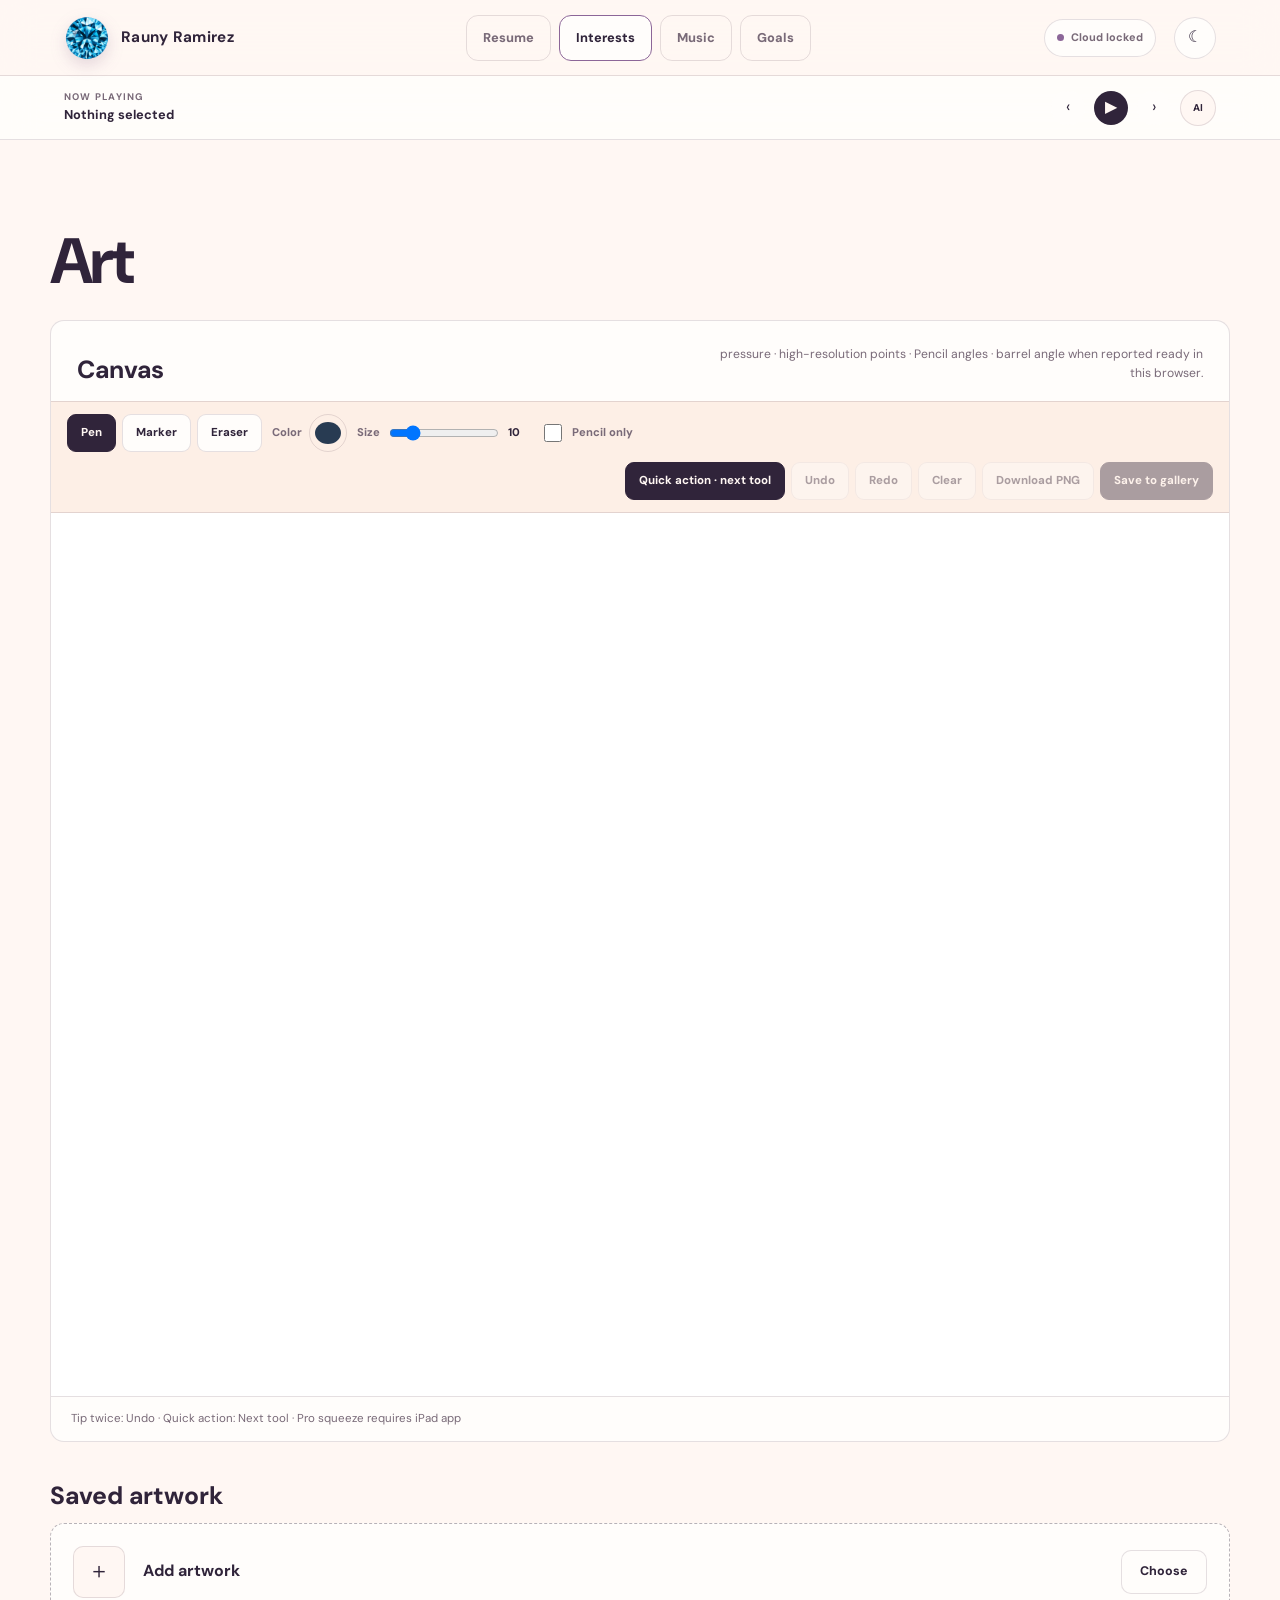
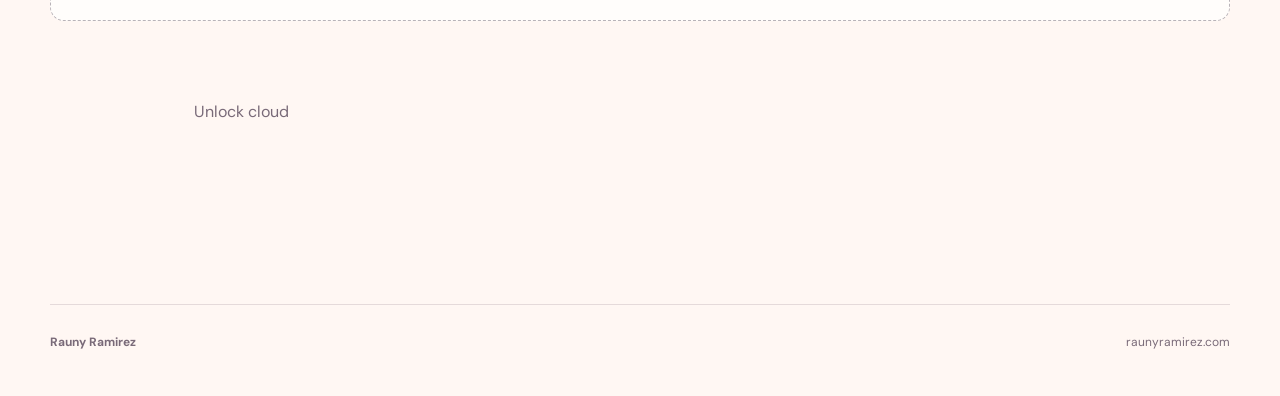
==== art.html @ 9d789d57 "Open Music with playlist tiles" ====
<!doctype html>
<html lang="en">
  <head>
    <meta charset="UTF-8" />
    <meta name="viewport" content="width=device-width, initial-scale=1.0" />
    <meta name="theme-color" content="#fff7f3" />
    <meta name="description" content="Rauny Ramirez — art studio and gallery." />
    <title>Art · Rauny Ramirez</title>
    <link rel="icon" href="favicon.ico" sizes="any" /><link rel="icon" href="favicon-32.png" type="image/png" sizes="32x32" /><link rel="icon" href="favicon-16.png" type="image/png" sizes="16x16" /><link rel="apple-touch-icon" href="apple-touch-icon.png" sizes="180x180" /><link rel="manifest" href="site.webmanifest" />
    <link rel="preconnect" href="https://fonts.googleapis.com" /><link rel="preconnect" href="https://fonts.gstatic.com" crossorigin /><link href="https://fonts.googleapis.com/css2?family=DM+Sans:wght@400;500;600;700;800&amp;display=swap" rel="stylesheet" />
    <link rel="stylesheet" href="styles.css?v=20260805-playlisttiles1" /><script src="music-cloud.js?v=20260804-structure1" defer></script><script src="script.js?v=20260805-playlisttiles1" defer></script>
  </head>
  <body>
    <a class="skip-link" href="#main-content">Skip to content</a>
    <header class="site-header">
      <a class="brand" href="index.html" aria-label="Rauny Ramirez home"><img src="logo.png" alt="" /><strong>Rauny Ramirez</strong></a>
      <button id="menu-toggle" class="icon-button menu-toggle" type="button" aria-label="Open menu" aria-expanded="false">☰</button>
      <nav id="primary-nav" aria-label="Primary navigation"><a href="resume.html">Resume</a><a href="interests.html" aria-current="page">Interests</a><a href="music.html">Music</a><a href="goals.html">Goals</a></nav>
      <button id="cloud-status" class="cloud-status" type="button"><span></span>Cloud locked</button><button id="theme-toggle" class="icon-button" type="button" aria-label="Switch color theme">☾</button>
    </header>
    <aside id="music-bar" class="music-bar" aria-label="Music player"><div><span>Now playing</span><strong id="now-playing">Nothing selected</strong></div><audio id="audio-player" preload="metadata"></audio><button id="previous-track" type="button" aria-label="Previous track">‹</button><button id="toggle-track" class="play-button" type="button" aria-label="Play or pause">▶</button><button id="next-track" type="button" aria-label="Next track">›</button></aside>
    <main id="main-content">
      <section class="section-shell content-section">
        <header class="section-heading"><h1>Art</h1></header>
        <article class="drawing-studio" aria-labelledby="drawing-studio-title">
          <header class="drawing-heading"><div><h2 id="drawing-studio-title">Canvas</h2></div><p id="pencil-capabilities">Checking available stylus features…</p></header>
          <div class="drawing-toolbar" aria-label="Drawing tools">
            <div class="tool-segment" role="group" aria-label="Brush"><button class="draw-tool active" type="button" data-draw-tool="pen" aria-pressed="true">Pen</button><button class="draw-tool" type="button" data-draw-tool="marker" aria-pressed="false">Marker</button><button class="draw-tool" type="button" data-draw-tool="eraser" aria-pressed="false">Eraser</button></div>
            <label class="color-control"><span>Color</span><input id="drawing-color" type="color" value="#283b52" /></label><label class="size-control"><span>Size</span><input id="drawing-size" type="range" min="2" max="48" value="10" /><output id="drawing-size-output">10</output></label><label class="pencil-only-control"><input id="pencil-only" type="checkbox" /><span>Pencil only</span></label>
            <div class="drawing-actions"><button id="pencil-quick-action" class="pencil-quick-action" type="button">Quick action · next tool</button><button id="drawing-undo" type="button" disabled>Undo</button><button id="drawing-redo" type="button" disabled>Redo</button><button id="drawing-clear" type="button" disabled>Clear</button><button id="drawing-download" type="button" disabled>Download PNG</button><button id="drawing-save" class="save-drawing" type="button" disabled>Save to gallery</button></div>
          </div>
          <div class="drawing-canvas-shell"><canvas id="drawing-canvas" width="1600" height="1200" aria-label="Drawing canvas. Use Apple Pencil, touch, or mouse to draw."></canvas><span id="pencil-preview" class="pencil-preview" aria-hidden="true"></span><div class="pencil-telemetry" aria-live="polite"><span id="pencil-input-type">Ready</span><span id="pencil-pressure">Pressure —</span><span id="pencil-angle">Angle —</span></div></div>
          <footer class="pencil-note">Tip twice: Undo · Quick action: Next tool · Pro squeeze requires iPad app</footer>
        </article>
        <h2 class="gallery-heading">Saved artwork</h2><input id="art-file-input" type="file" accept="image/*" multiple hidden /><div id="art-drop-zone" class="drop-zone" role="button" tabindex="0"><span>＋</span><div><strong>Add artwork</strong></div><button id="choose-art" class="button ghost" type="button">Choose</button></div><div id="art-gallery" class="art-gallery"><div class="empty-state">No artwork yet</div></div>
      </section>
    </main>
    <footer><strong>Rauny Ramirez</strong><span>raunyramirez.com</span></footer><div id="toast" class="toast" role="status" aria-live="polite"></div>
  </body>
</html>
---- styles.css ----
:root {
  --canvas: #fff7f3; --surface: #fffdfb; --ink: #30243a; --muted: #796a78; --line: rgba(72,48,69,.14);
  --terracotta: #8c6698; --terracotta-dark: #76547f; --rose: #f8dce5; --sage: #ead9c8; --sun: #f7e6a8; --blue: #f8d4c0;
  --shadow: 0 12px 35px rgba(91,61,87,.09); --radius: 14px; --header: 76px;
}
[data-theme="dark"] { --canvas:#211a25; --surface:#302736; --ink:#fff8f5; --muted:#cfbfcc; --line:rgba(255,241,248,.14); --terracotta:#c8a4d1; --terracotta-dark:#e0c2e5; --rose:#4a303d; --sage:#493c34; --sun:#4b432d; --blue:#4a332d; --shadow:0 18px 50px rgba(0,0,0,.3); }
* { box-sizing: border-box; }
[hidden] { display:none !important; }
html { scroll-behavior: smooth; scroll-padding-top: 150px; }
body { margin: 0; background: var(--canvas); color: var(--ink); font-family: "DM Sans", sans-serif; line-height: 1.55; transition: background .25s,color .25s; }
button,input,textarea,select { font: inherit; }
button,a { -webkit-tap-highlight-color: transparent; }
a { color: inherit; }
.skip-link { position:fixed; z-index:999; top:10px; left:10px; transform:translateY(-150%); border-radius:10px; background:var(--ink); color:var(--canvas); padding:10px 14px; }
.skip-link:focus { transform:none; }
.site-header { position:sticky; z-index:50; top:0; display:grid; grid-template-columns:auto 1fr auto auto; min-height:var(--header); align-items:center; gap:18px; border-bottom:1px solid var(--line); background:color-mix(in srgb,var(--canvas) 88%,transparent); padding:0 clamp(20px,5vw,72px); backdrop-filter:blur(18px); }
.brand { display:flex; align-items:center; gap:11px; text-decoration:none; }
.brand img { width:46px; height:46px; object-fit:contain; filter:drop-shadow(0 6px 8px rgba(122,76,120,.2)); }
.brand strong { font-size:.95rem; letter-spacing:.02em; }
#primary-nav { display:flex; justify-content:center; gap:8px; }
#primary-nav a { display:inline-flex; min-height:46px; align-items:center; justify-content:center; border:1px solid var(--line); border-radius:12px; color:var(--muted); padding:0 16px; font-size:.8rem; font-weight:800; text-decoration:none; }
#primary-nav a:hover,#primary-nav a:focus-visible,#primary-nav a[aria-current="page"] { border-color:var(--terracotta); background:var(--surface); color:var(--ink); outline:0; }
.icon-button,.music-bar button { border:1px solid var(--line); background:var(--surface); color:var(--ink); cursor:pointer; }
.icon-button { display:grid; width:42px; height:42px; place-items:center; border-radius:50%; }
.cloud-status { display:flex; min-height:38px; align-items:center; gap:7px; border:1px solid var(--line); border-radius:999px; background:var(--surface); color:var(--muted); padding:0 12px; cursor:pointer; font-size:.68rem; font-weight:750; }
.cloud-status span { width:7px; height:7px; border-radius:50%; background:var(--terracotta); }
.cloud-status.connected { color:var(--ink); }
.cloud-status.connected span { background:#a978b4; box-shadow:0 0 0 4px color-mix(in srgb,#a978b4 18%,transparent); }
.menu-toggle { display:none; }
.music-bar { position:sticky; z-index:45; top:var(--header); display:grid; grid-template-columns:1fr auto auto auto auto; min-height:64px; align-items:center; gap:9px; border-bottom:1px solid var(--line); background:color-mix(in srgb,var(--surface) 92%,transparent); padding:8px clamp(20px,5vw,72px); backdrop-filter:blur(18px); }
.music-bar div { display:grid; min-width:0; }
.music-bar span { color:var(--muted); font-size:.6rem; font-weight:700; letter-spacing:.13em; text-transform:uppercase; }
.music-bar strong { overflow:hidden; text-overflow:ellipsis; white-space:nowrap; font-size:.8rem; }
.music-bar button { width:34px; height:34px; border:0; border-radius:50%; }
.music-bar .play-button { background:var(--ink); color:var(--canvas); }
.music-bar .quick-ai-toggle { display:grid; width:36px; height:36px; place-items:center; border:1px solid var(--line); background:var(--canvas); color:var(--ink); font-size:.62rem; font-weight:800; }
.music-bar .quick-ai-toggle[aria-expanded="true"] { border-color:var(--ink); background:var(--ink); color:var(--canvas); }
.quick-ai-popover { position:absolute; top:calc(100% + 8px); right:clamp(20px,5vw,72px); width:min(390px,calc(100vw - 28px)); max-height:min(70vh,620px); overflow-y:auto; border:1px solid var(--line); border-radius:15px; background:var(--surface); box-shadow:var(--shadow); padding:14px; }
.quick-ai-popover form { display:grid; gap:9px; }
.music-bar .quick-ai-heading { display:flex; align-items:center; justify-content:space-between; }
.quick-ai-heading strong { font-size:.8rem; }
.music-bar .quick-ai-heading button { display:grid; width:30px; height:30px; place-items:center; border:0; background:transparent; color:var(--muted); font-size:1.15rem; }
.quick-ai-popover select,.quick-ai-popover textarea { width:100%; border:1px solid var(--line); border-radius:10px; background:var(--canvas); color:var(--ink); font:inherit; }
.quick-ai-popover select { min-height:40px; padding:0 10px; }
.quick-ai-popover textarea { min-height:72px; max-height:180px; resize:vertical; padding:11px; line-height:1.4; }
.quick-ai-popover .button { width:100%; min-height:42px; }
.quick-ai-answer { margin-top:11px; border-top:1px solid var(--line); padding:13px 2px 2px; color:var(--ink); font-size:.82rem; line-height:1.55; white-space:pre-wrap; }
.section-shell { width:min(1180px,calc(100% - 40px)); margin-inline:auto; }
.hero { display:grid; grid-template-columns:1.08fr .92fr; min-height:680px; align-items:center; gap:7vw; padding-block:80px; }
.eyebrow { margin:0 0 12px; color:var(--terracotta-dark); font-size:.68rem; font-weight:800; letter-spacing:.16em; text-transform:uppercase; }
h1,h2,h3 { font-family:"DM Sans",sans-serif; font-weight:750; line-height:1; }
h1 { max-width:700px; margin:0; font-size:clamp(4rem,8vw,8rem); letter-spacing:-.045em; }
h1 em { color:var(--terracotta); font-weight:400; }
.lede { max-width:610px; margin:27px 0 32px; color:var(--muted); font-size:clamp(1rem,1.7vw,1.25rem); }
.hero-actions { display:flex; flex-wrap:wrap; gap:10px; }
.button { display:inline-flex; min-height:44px; align-items:center; justify-content:center; border:1px solid var(--line); border-radius:10px; padding:0 18px; cursor:pointer; font-size:.78rem; font-weight:750; text-decoration:none; }
.button.primary { border-color:var(--ink); background:var(--ink); color:var(--canvas); }
.button.ghost { background:var(--surface); color:var(--ink); }
.hero-art { position:relative; display:grid; width:min(440px,100%); aspect-ratio:1; place-items:center; justify-self:end; overflow:hidden; border-radius:50% 50% 43% 57% / 42% 54% 46% 58%; background:var(--rose); box-shadow:var(--shadow); }
.hero-logo { position:relative; z-index:2; width:72%; height:72%; object-fit:contain; filter:drop-shadow(0 22px 20px rgba(105,62,100,.22)); }
.hero-art small { position:absolute; z-index:2; bottom:50px; letter-spacing:.14em; text-transform:uppercase; }
.orb { position:absolute; display:block; border-radius:50%; }
.orb.one { width:230px; height:230px; top:-45px; right:-30px; background:var(--sun); }
.orb.two { width:180px; height:180px; bottom:-25px; left:-20px; background:var(--sage); }
.overview { display:grid; grid-template-columns:repeat(4,1fr); border:1px solid var(--line); border-radius:var(--radius); background:var(--surface); box-shadow:var(--shadow); }
.overview a { min-height:220px; border-right:1px solid var(--line); padding:28px; text-decoration:none; transition:background .2s; }
.overview a:last-child { border:0; }
.overview a:hover { background:var(--rose); }
.overview span { color:var(--terracotta-dark); font-size:.66rem; font-weight:800; }
.overview h2 { margin:38px 0 10px; font-size:2.2rem; }
.overview p { margin:0; color:var(--muted); font-size:.82rem; }
.content-section { padding-block:120px 25px; }
.section-heading { display:grid; grid-template-columns:1fr minmax(260px,430px); align-items:end; gap:40px; margin-bottom:42px; }
.section-heading h1,.section-heading h2 { margin:0; font-size:clamp(3.7rem,6.5vw,7rem); letter-spacing:-.04em; }
.section-heading > p { margin:0 0 9px; color:var(--muted); }
.drop-zone { display:grid; grid-template-columns:auto 1fr auto; align-items:center; gap:18px; border:1.5px dashed color-mix(in srgb,var(--ink) 34%,transparent); border-radius:var(--radius); background:color-mix(in srgb,var(--blue) 55%,var(--surface)); padding:27px; cursor:pointer; outline:none; transition:.2s; }
.drop-zone:hover,.drop-zone:focus-visible,.drop-zone.is-dragging { border-color:var(--ink); transform:translateY(-2px); box-shadow:var(--shadow); }
.drop-zone > span { display:grid; width:52px; height:52px; place-items:center; border-radius:17px; background:var(--surface); font-size:1.4rem; }
.drop-zone strong { display:block; }
.drop-zone p { margin:2px 0 0; color:var(--muted); font-size:.8rem; }
.art-gallery { columns:3 280px; column-gap:15px; margin-top:24px; }
.art-card { position:relative; overflow:hidden; break-inside:avoid; margin-bottom:15px; border-radius:22px; background:var(--surface); box-shadow:var(--shadow); }
.art-card img { display:block; width:100%; }
.art-card footer { display:flex; justify-content:space-between; padding:12px 14px; }
.drawing-studio { overflow:hidden; border:1px solid var(--line); border-radius:var(--radius); background:var(--surface); box-shadow:var(--shadow); }
.drawing-heading { display:flex; align-items:end; justify-content:space-between; gap:24px; padding:24px 26px 18px; }
.drawing-heading h2,.drawing-heading h3 { margin:0; font-size:clamp(2rem,4vw,3.5rem); }
.drawing-heading > p { max-width:500px; margin:0; color:var(--muted); font-size:.76rem; text-align:right; }
.drawing-toolbar { display:flex; flex-wrap:wrap; align-items:center; gap:10px; border-block:1px solid var(--line); background:color-mix(in srgb,var(--blue) 35%,var(--surface)); padding:12px 16px; }
.tool-segment,.drawing-actions { display:flex; flex-wrap:wrap; gap:6px; }
.drawing-toolbar button { min-height:38px; border:1px solid var(--line); border-radius:999px; background:var(--surface); color:var(--ink); padding:0 13px; cursor:pointer; font-size:.72rem; font-weight:750; }
.drawing-toolbar button.active,.drawing-toolbar .save-drawing,.drawing-toolbar .pencil-quick-action { border-color:var(--ink); background:var(--ink); color:var(--canvas); }
.drawing-toolbar button:disabled { cursor:not-allowed; opacity:.4; }
.drawing-actions { margin-left:auto; }
.color-control,.size-control,.pencil-only-control { display:flex; align-items:center; gap:7px; color:var(--muted); font-size:.7rem; font-weight:750; }
.color-control input { width:38px; height:38px; border:1px solid var(--line); border-radius:50%; background:transparent; padding:3px; }
.color-control input::-webkit-color-swatch { border:0; border-radius:50%; }
.size-control input { width:110px; border:0; padding:0; }
.size-control output { min-width:22px; color:var(--ink); }
.pencil-only-control input { width:18px; height:18px; accent-color:var(--terracotta); }
.drawing-canvas-shell { position:relative; overflow:hidden; background:#fff; }
#drawing-canvas { display:block; width:100%; height:auto; aspect-ratio:4/3; background:#fff; cursor:crosshair; touch-action:none; }
.pencil-preview { position:absolute; top:0; left:0; display:none; width:16px; height:6px; transform:translate(-50%,-50%); border:1.5px solid rgba(20,25,30,.75); border-radius:50%; pointer-events:none; }
.pencil-preview.visible { display:block; }
.pencil-telemetry { position:absolute; right:12px; bottom:12px; display:flex; flex-wrap:wrap; justify-content:flex-end; gap:6px; pointer-events:none; }
.pencil-telemetry span { border:1px solid rgba(30,35,40,.1); border-radius:999px; background:rgba(255,255,255,.86); color:#3b4240; padding:5px 8px; font-size:.62rem; font-weight:750; backdrop-filter:blur(8px); }
.pencil-note { border-top:1px solid var(--line); color:var(--muted); padding:13px 20px; font-size:.72rem; }
.gallery-heading { margin:42px 0 14px; font-size:2rem; }
.empty-state { grid-column:1/-1; padding:55px 20px; color:var(--muted); text-align:center; }
.entry-form,.goal-form { display:grid; gap:14px; border:1px solid var(--line); border-radius:var(--radius); background:var(--surface); padding:25px; box-shadow:var(--shadow); }
.entry-form { grid-template-columns:1fr 2fr auto; align-items:end; }
.entry-form label { display:grid; gap:7px; color:var(--muted); font-size:.7rem; font-weight:700; }
input,textarea,select { width:100%; border:1px solid var(--line); border-radius:14px; background:var(--canvas); color:var(--ink); padding:12px 14px; outline:none; }
textarea { min-height:92px; resize:vertical; }
input:focus,textarea:focus,select:focus { border-color:var(--terracotta); box-shadow:0 0 0 3px color-mix(in srgb,var(--terracotta) 18%,transparent); }
.card-grid { display:grid; grid-template-columns:repeat(3,1fr); gap:15px; margin-top:22px; }
.note-card,.goal-card { position:relative; min-height:180px; border:1px solid var(--line); border-radius:22px; background:var(--surface); padding:23px; }
.note-card span,.goal-card span { color:var(--terracotta-dark); font-size:.65rem; font-weight:800; text-transform:uppercase; }
.note-card h3,.goal-card h3 { margin:28px 0 12px; font-size:1.7rem; }
.note-card p { color:var(--muted); font-size:.82rem; white-space:pre-wrap; }
.delete-button { border:0; background:transparent; color:var(--muted); cursor:pointer; }
.note-card .delete-button,.goal-card .delete-button { position:absolute; top:15px; right:15px; }
.goal-form { grid-template-columns:1fr 180px auto; }
.goal-board { display:grid; grid-template-columns:repeat(3,1fr); gap:15px; margin-top:22px; }
.goal-card { display:flex; flex-direction:column; background:var(--sun); }
.goal-card.done { opacity:.63; }
.goal-card.done h3 { text-decoration:line-through; }
.goal-card footer { display:flex; justify-content:space-between; gap:12px; margin-top:auto; }
.music-drop { background:color-mix(in srgb,var(--rose) 65%,var(--surface)); }
.music-library { margin-top:22px; border:1px solid var(--line); border-radius:var(--radius); background:var(--surface); padding:25px; box-shadow:var(--shadow); }
.library-title { display:flex; align-items:end; justify-content:space-between; border-bottom:1px solid var(--line); padding-bottom:16px; }
.library-title h2,.library-title h3 { margin:0; font-size:2rem; }
.library-title small { color:var(--muted); }
.library-actions { display:flex; align-items:center; gap:8px; }
.bulk-playlist-select { max-width:160px; min-height:40px; border:1px solid var(--line); border-radius:10px; background:var(--surface); color:var(--ink); padding:0 10px; font:inherit; font-size:.7rem; font-weight:700; }
.bulk-playlist-select:disabled { opacity:.45; }
.select-all-control { display:inline-flex; min-height:40px; align-items:center; gap:7px; border:1px solid var(--line); border-radius:10px; padding:0 11px; color:var(--muted); cursor:pointer; font-size:.7rem; font-weight:750; }
.select-all-control input,.track-select { width:17px; height:17px; margin:0; accent-color:var(--ink); cursor:pointer; }
.button.danger { border-color:color-mix(in srgb,#b94040 45%,var(--line)); background:transparent; color:#a62f2f; }
.button:disabled { cursor:not-allowed; opacity:.42; }
.track-table-wrap { margin-top:14px; overflow-x:auto; }
.track-table-head,.track-row { display:grid; min-width:850px; grid-template-columns:24px 38px minmax(190px,1.3fr) minmax(140px,.8fr) minmax(170px,.9fr) minmax(76px,auto); align-items:center; gap:14px; }
.track-table-head { align-items:end; border-bottom:1px solid var(--line); padding:10px 2px 12px; }
.track-column-filter { display:grid; min-width:0; gap:5px; }
.track-sort { display:flex; align-items:center; justify-content:space-between; gap:7px; border:0; background:transparent; color:var(--muted); padding:0; cursor:pointer; font:inherit; font-size:.63rem; font-weight:850; letter-spacing:.08em; text-transform:uppercase; }
.track-sort span { font-size:.58rem; letter-spacing:0; }
.track-sort.active { color:var(--ink); }
.track-column-filter input,.track-column-filter select { width:100%; min-width:0; min-height:38px; border:1px solid var(--line); border-radius:10px; background:var(--canvas); color:var(--ink); padding:0 10px; font:inherit; font-size:.72rem; }
.track-list { display:grid; min-width:850px; }
.track-row { border-bottom:1px solid var(--line); padding:14px 2px; }
.track-row.editing { background:color-mix(in srgb,var(--sun) 32%,transparent); }
.track-row:last-child { border:0; }
.track-row .track-play { display:grid; width:38px; height:38px; place-items:center; border:0; border-radius:50%; background:var(--terracotta); color:var(--surface); cursor:pointer; }
.track-song { display:grid; min-width:0; }
.track-song strong,.track-song small,.track-artist { overflow:hidden; text-overflow:ellipsis; white-space:nowrap; }
.track-song small,.track-artist { color:var(--muted); font-size:.76rem; }
.track-edit-input { width:100%; min-width:0; min-height:36px; border:1px solid var(--terracotta); border-radius:9px; background:var(--canvas); color:var(--ink); padding:0 9px; font:inherit; font-size:.76rem; }
.track-playlist-select { width:100%; min-width:0; min-height:36px; border:1px solid var(--line); border-radius:10px; background:var(--canvas); color:var(--ink); padding:0 8px; }
.track-row-actions { display:flex; align-items:center; justify-content:flex-end; gap:4px; }
.track-row-actions button { min-width:30px; min-height:30px; border:0; border-radius:8px; background:transparent; color:var(--muted); cursor:pointer; font:inherit; font-size:.75rem; font-weight:800; }
.track-row-actions .track-save { background:var(--sun); color:var(--ink); padding:0 9px; }
body > footer { display:flex; width:min(1180px,calc(100% - 40px)); justify-content:space-between; gap:20px; margin:100px auto 0; border-top:1px solid var(--line); padding:28px 0 45px; color:var(--muted); font-size:.75rem; }
.toast { position:fixed; z-index:100; right:22px; bottom:22px; max-width:min(390px,calc(100% - 44px)); transform:translateY(130%); border-radius:14px; background:var(--ink); color:var(--canvas); padding:12px 16px; opacity:0; transition:.25s; }
.toast.visible { transform:none; opacity:1; }

@media (max-width:900px) {
  .cloud-status { justify-self:end; }
  .hero { grid-template-columns:1fr; min-height:auto; padding-block:70px; }
  .hero-art { width:min(470px,88vw); justify-self:center; }
  .overview { grid-template-columns:1fr 1fr; }
  .overview a:nth-child(2) { border-right:0; }
  .overview a:nth-child(-n+2) { border-bottom:1px solid var(--line); }
  .section-heading { grid-template-columns:1fr; gap:17px; }
  .entry-form { grid-template-columns:1fr 1fr; }
  .entry-form label:nth-child(2) { grid-column:1/-1; }
  .card-grid,.goal-board { grid-template-columns:1fr 1fr; }
  .drawing-actions { width:100%; margin-left:0; }
}
@media (max-width:600px) {
  .site-header { grid-template-columns:auto auto 1fr auto; justify-content:space-between; padding-inline:14px; }
  .brand strong { display:none; }
  .menu-toggle { display:grid; border-radius:12px; }
  #primary-nav { position:absolute; top:calc(100% + 1px); right:0; left:0; display:none; flex-direction:column; background:var(--surface); padding:12px 14px; box-shadow:var(--shadow); }
  #primary-nav.open { display:flex; }
  #primary-nav a { justify-content:flex-start; }
  .cloud-status,.cloud-status.connected { width:38px; overflow:hidden; justify-content:center; gap:0; padding:0; color:transparent; font-size:0; }
  .cloud-status span { flex:0 0 auto; }
  .music-bar { grid-template-columns:minmax(0,1fr) repeat(4,auto); gap:5px; padding-inline:12px; }
  .music-bar button { display:grid; place-items:center; }
  .section-shell { width:min(100% - 26px,1180px); }
  .hero { gap:48px; padding-block:55px; }
  h1 { font-size:clamp(3.5rem,18vw,5.3rem); }
  .hero-logo { width:70%; height:70%; }
  .overview { grid-template-columns:1fr; }
  .overview a { min-height:170px; border-right:0; border-bottom:1px solid var(--line); }
  .overview a:nth-child(3) { border-bottom:1px solid var(--line); }
  .content-section { padding-top:95px; }
  .section-heading h1,.section-heading h2 { font-size:3.7rem; }
  .drop-zone { grid-template-columns:auto 1fr; padding:20px; }
  .drop-zone .button { grid-column:1/-1; width:100%; }
  .drawing-heading { display:grid; padding:20px; }
  .drawing-heading > p { text-align:left; }
  .drawing-toolbar { align-items:flex-start; }
  .tool-segment,.drawing-actions { width:100%; }
  .drawing-actions button { flex:1 1 auto; }
  .size-control { flex:1; }
  .size-control input { flex:1; width:auto; }
  .pencil-telemetry { right:7px; bottom:7px; left:7px; justify-content:center; }
  .entry-form,.goal-form,.card-grid,.goal-board { grid-template-columns:1fr; }
  .entry-form label:nth-child(2) { grid-column:auto; }
  body > footer { display:grid; text-align:left; }
}

/* Minimal workspace interface */
.home-launch { display:grid; min-height:calc(100svh - 140px); align-content:center; gap:30px; padding-block:56px; }
.home-launch > header { display:flex; align-items:center; gap:17px; }
.home-launch > header img { width:64px; height:64px; object-fit:contain; }
.home-launch h1 { margin:0 0 4px; font-size:clamp(1.8rem,4vw,3rem); letter-spacing:-.04em; }
.home-launch header span { color:var(--muted); font-size:.78rem; font-weight:650; }
.launch-grid { display:grid; grid-template-columns:repeat(2,minmax(0,1fr)); gap:12px; }
.launch-grid a { display:grid; grid-template-columns:auto 1fr auto; min-height:112px; align-items:center; gap:18px; border:1px solid var(--line); border-radius:14px; background:var(--surface); padding:24px; text-decoration:none; transition:border-color .18s,transform .18s,box-shadow .18s; }
.launch-grid a:nth-child(5n+1) { background:color-mix(in srgb,var(--blue) 72%,var(--surface)); }
.launch-grid a:nth-child(5n+2) { background:color-mix(in srgb,var(--rose) 72%,var(--surface)); }
.launch-grid a:nth-child(5n+3) { background:color-mix(in srgb,var(--sage) 72%,var(--surface)); }
.launch-grid a:nth-child(5n+4) { background:color-mix(in srgb,var(--sun) 72%,var(--surface)); }
.launch-grid a:nth-child(5n+5) { background:color-mix(in srgb,var(--terracotta) 18%,var(--surface)); }
.launch-grid a:hover { border-color:color-mix(in srgb,var(--ink) 28%,transparent); box-shadow:var(--shadow); transform:translateY(-2px); }
.launch-grid span { color:var(--muted); font-size:.68rem; font-weight:800; }
.launch-grid .launch-mark { display:grid; min-width:36px; justify-items:center; gap:3px; }
.launch-grid .launch-mark i { font-size:1.45rem; font-style:normal; line-height:1; }
.launch-grid .launch-mark small { font-size:.56rem; }
.interest-launch .interest-emoji { color:inherit; font-size:1.45rem; font-weight:400; line-height:1; }
.launch-grid strong { font-size:clamp(1rem,2vw,1.25rem); }
.launch-grid b { font-size:1.3rem; }
.content-section { padding-block:90px 24px; }
.section-heading { display:block; margin-bottom:26px; }
.section-heading h1,.section-heading h2 { font-size:clamp(2.5rem,5vw,4.8rem); }
.drawing-studio,.entry-form,.goal-form,.music-library { border-radius:14px; box-shadow:none; }
.drawing-heading h2,.drawing-heading h3,.gallery-heading,.library-title h2,.library-title h3 { font-size:1.55rem; }
.drawing-toolbar button { border-radius:9px; }
.drop-zone { border-radius:14px; background:var(--surface); padding:22px; }
.drop-zone > span { border:1px solid var(--line); border-radius:10px; background:var(--canvas); }
.note-card,.goal-card,.art-card { border-radius:13px; }
.goal-card { background:var(--surface); }
.music-drop { background:var(--surface); }

/* Shared music-library structure */
.music-workspace { min-width:0; margin-top:22px; }
.music-workspace > * { min-width:0; }
.playlist-browser,.music-workspace .music-library { margin:0; border:1px solid var(--line); border-radius:14px; background:var(--surface); padding:25px; box-shadow:none; }
.playlist-browser-heading { display:flex; min-height:46px; align-items:center; justify-content:space-between; gap:12px; margin-bottom:18px; }
.playlist-browser-heading h2 { margin:0; font-size:2rem; }
.playlist-browser-heading .button { min-height:38px; padding:0 13px; font-size:.68rem; }
.playlist-tile-grid { display:grid; grid-template-columns:repeat(auto-fill,minmax(210px,1fr)); gap:12px; }
.playlist-tile-list { display:contents; }
.playlist-tile { display:grid; min-height:210px; align-content:space-between; justify-items:start; overflow:hidden; border:1px solid var(--line); border-radius:14px; background:color-mix(in srgb,var(--surface) 60%,var(--rose)); color:var(--ink); padding:22px; cursor:pointer; text-align:left; transition:border-color .18s,box-shadow .18s,transform .18s; }
.playlist-tile:nth-child(3n+2) { background:color-mix(in srgb,var(--surface) 60%,var(--peach)); }
.playlist-tile:nth-child(3n) { background:color-mix(in srgb,var(--surface) 60%,var(--sun)); }
.playlist-tile:hover,.playlist-tile:focus-visible { border-color:var(--terracotta); box-shadow:var(--shadow); outline:0; transform:translateY(-2px); }
.playlist-tile.active { border-color:var(--ink); }
.playlist-tile > span { font-size:2rem; }
.playlist-tile strong { width:100%; overflow:hidden; font-size:1.15rem; text-overflow:ellipsis; white-space:nowrap; }
.playlist-tile small { color:var(--muted); }
.playlist-tile small b { color:var(--ink); font-size:1rem; }
.all-songs-tile { background:color-mix(in srgb,var(--surface) 58%,var(--blue)); }
.library-title-group { display:grid; gap:8px; }
.collection-back-button { width:max-content; min-height:36px; border:1px solid var(--line); border-radius:10px; background:transparent; color:var(--muted); padding:0 11px; cursor:pointer; font:inherit; font-size:.72rem; font-weight:800; }
.collection-back-button:hover,.collection-back-button:focus-visible { border-color:var(--terracotta); color:var(--ink); outline:0; }
.music-workspace .track-row { grid-template-columns:auto auto minmax(0,1fr) minmax(125px,180px) auto; }
.track-row select { min-height:36px; min-width:0; border:1px solid var(--line); border-radius:9px; background:var(--canvas); color:var(--ink); padding:0 8px; font-size:.7rem; }

@media (max-width:760px) {
  .playlist-tile-grid { grid-template-columns:repeat(2,minmax(0,1fr)); }
  .music-workspace .track-row { grid-template-columns:auto auto minmax(0,1fr) auto; }
  .music-workspace .track-row select { grid-column:3 / -1; }
}

@media (max-width:480px) {
  .playlist-browser,.music-workspace .music-library { padding:18px; }
  .playlist-tile-grid { grid-template-columns:1fr; }
  .playlist-tile { min-height:165px; }
}

/* Dentistry study */
.pdf-drawer-open { overflow:hidden; }
.dentistry-study { max-width:980px; }
.dentistry-header { display:flex; align-items:center; justify-content:space-between; gap:20px; margin-bottom:22px; }
.dentistry-header h1 { margin:0; font-size:clamp(2.7rem,6vw,5.4rem); }
.dentistry-mode-bar { display:grid; grid-template-columns:repeat(3,1fr); overflow:hidden; border:1px solid var(--line); border-radius:13px; background:var(--surface); }
.dentistry-mode-bar button { min-height:54px; border:0; border-right:1px solid var(--line); background:transparent; color:var(--muted); cursor:pointer; font-weight:800; }
.dentistry-mode-bar button:last-child { border-right:0; }
.dentistry-mode-bar button[aria-pressed="true"] { background:var(--ink); color:var(--canvas); }
.dentistry-stats { display:grid; grid-template-columns:repeat(3,1fr); margin:12px 0 28px; border:1px solid var(--line); border-radius:13px; background:var(--surface); }
.dentistry-stats > span { display:grid; min-height:76px; place-content:center; border-right:1px solid var(--line); text-align:center; }
.dentistry-stats > span:last-child { border-right:0; }
.dentistry-stats small { color:var(--muted); font-size:.6rem; font-weight:800; letter-spacing:.09em; text-transform:uppercase; }
.dentistry-stats strong { font-size:1.1rem; }
.dentistry-controls { display:grid; grid-template-columns:220px 1fr; gap:9px; margin-bottom:12px; }
.dentistry-controls select,.dentistry-controls input { min-height:46px; border-radius:11px; background:var(--surface); }
.dentistry-study-grid { display:grid; grid-template-columns:repeat(2,minmax(0,1fr)); gap:10px; }
.dentistry-study-card { display:grid; min-height:220px; align-content:start; border:1px solid var(--line); border-radius:13px; background:var(--surface); padding:19px; }
.dentistry-study-card > span { color:var(--terracotta-dark); font-size:.61rem; font-weight:850; letter-spacing:.08em; text-transform:uppercase; }
.dentistry-study-card h2 { margin:15px 0 10px; font-size:1rem; line-height:1.3; }
.dentistry-study-card p { margin:0 0 18px; color:var(--muted); font-size:.78rem; }
.source-button,.dentistry-feedback button,.dentistry-history-row details button { width:max-content; max-width:100%; margin-top:auto; overflow:hidden; border:0; background:transparent; color:var(--terracotta-dark); padding:0; cursor:pointer; font-size:.64rem; font-weight:800; text-align:left; text-overflow:ellipsis; white-space:nowrap; }
.dentistry-test-heading { display:flex; align-items:center; justify-content:space-between; margin-bottom:12px; border:1px solid var(--line); border-radius:12px; background:var(--surface); padding:16px 18px; }
.dentistry-test-heading span { color:var(--muted); font-size:.7rem; font-weight:700; }
.dentistry-question { margin:0 0 10px; border:1px solid var(--line); border-radius:13px; background:var(--surface); padding:18px; }
.dentistry-question legend { display:flex; align-items:flex-start; gap:10px; padding:0 5px; font-size:.88rem; font-weight:800; }
.dentistry-question legend span { display:grid; width:24px; height:24px; flex:0 0 auto; place-items:center; border-radius:50%; background:var(--ink); color:var(--canvas); font-size:.63rem; }
.dentistry-options { display:grid; grid-template-columns:1fr 1fr; gap:7px; margin-top:14px; }
.dentistry-options label { display:flex; min-height:48px; align-items:center; gap:9px; border:1px solid var(--line); border-radius:10px; padding:9px 11px; cursor:pointer; font-size:.74rem; }
.dentistry-options input { width:17px; height:17px; flex:0 0 auto; margin:0; accent-color:var(--ink); }
.dentistry-options label:has(input:checked) { border-color:var(--ink); }
.dentistry-options label.correct { border-color:#4d8a60; background:color-mix(in srgb,#65a978 14%,var(--surface)); }
.dentistry-options label.incorrect { border-color:#ad4a4a; background:color-mix(in srgb,#d85c5c 12%,var(--surface)); }
.dentistry-feedback { margin-top:12px; border-top:1px solid var(--line); padding:12px 3px 1px; }
.dentistry-feedback strong { font-size:.72rem; }
.dentistry-feedback p { margin:4px 0 8px; color:var(--muted); font-size:.73rem; }
#dentistry-check-test { width:100%; margin-top:5px; }
.dentistry-result { display:flex; align-items:center; justify-content:center; gap:14px; margin-top:12px; border:1px solid var(--line); border-radius:13px; background:var(--surface); padding:20px; }
.dentistry-result > strong { font-size:2rem; }
.dentistry-result > span { color:var(--muted); font-weight:700; }
.dentistry-history-section { margin-top:40px; }
.dentistry-history-section > h2 { margin:0 0 12px; font-size:1.45rem; }
.dentistry-history { display:grid; gap:8px; }
.dentistry-history-row { display:grid; grid-template-columns:220px 1fr; align-items:start; gap:18px; border:1px solid var(--line); border-radius:12px; background:var(--surface); padding:14px 16px; }
.dentistry-history-row > div { display:flex; align-items:center; gap:12px; }
.dentistry-history-row > div > strong { min-width:52px; font-size:1.3rem; }
.dentistry-history-row > div > span { color:var(--muted); font-size:.69rem; }
.dentistry-history-row details summary { color:var(--muted); cursor:pointer; font-size:.7rem; font-weight:750; }
.dentistry-history-row ol { display:grid; gap:10px; margin:12px 0 0; padding-left:18px; }
.dentistry-history-row li { padding-left:5px; font-size:.7rem; }
.dentistry-history-row li > * { display:block; margin-bottom:3px; }
.dentistry-history-row li span { color:var(--muted); }
.dentistry-perfect { justify-self:end; color:#4d8a60; font-size:.72rem; font-weight:800; }
.dentistry-notes-panel { margin-top:40px; border-top:1px solid var(--line); padding-top:16px; }
.dentistry-notes-panel > summary { width:max-content; cursor:pointer; color:var(--muted); font-size:.75rem; font-weight:800; }
.dentistry-notes-panel .entry-form { margin-top:15px; }
.dentistry-pdf-backdrop { position:fixed; z-index:79; inset:0; background:rgba(8,13,18,.52); backdrop-filter:blur(3px); }
.dentistry-pdf-drawer { position:fixed; z-index:80; top:0; right:0; bottom:0; display:grid; width:min(720px,94vw); grid-template-rows:auto 1fr; border-left:1px solid var(--line); background:var(--surface); box-shadow:-20px 0 60px rgba(0,0,0,.25); }
.dentistry-pdf-drawer header { display:flex; min-height:64px; align-items:center; justify-content:space-between; border-bottom:1px solid var(--line); padding:0 18px; }
.dentistry-pdf-drawer header button { display:grid; width:38px; height:38px; place-items:center; border:1px solid var(--line); border-radius:50%; background:var(--canvas); color:var(--ink); cursor:pointer; font-size:1.25rem; }
.dentistry-pdf-drawer iframe { width:100%; height:100%; border:0; background:#fff; }

/* Travel */
.travel-section { padding-top:72px; }
.travel-heading { display:block; margin-bottom:24px; }
.travel-destinations { display:grid; grid-template-columns:repeat(5,minmax(0,1fr)); overflow:hidden; border:1px solid var(--line); border-radius:14px; background:var(--surface); }
.travel-destinations button { display:grid; min-width:0; min-height:112px; align-content:space-between; border:0; border-right:1px solid var(--line); background:transparent; color:var(--ink); padding:17px; cursor:pointer; text-align:left; transition:background .18s,color .18s; }
.travel-destinations button:last-child { border-right:0; }
.travel-destinations button:hover,.travel-destinations button:focus-visible,.travel-destinations button.active { background:var(--rose); outline:0; }
.travel-destinations button span { color:var(--terracotta-dark); font-size:.6rem; font-weight:850; }
.travel-destinations button strong { overflow:hidden; font-size:clamp(.82rem,1.5vw,1.05rem); text-overflow:ellipsis; }
.travel-map-card { overflow:hidden; margin-top:18px; border:1px solid var(--line); border-radius:14px; background:var(--surface); }
.travel-map-card > header { display:flex; min-height:62px; align-items:center; justify-content:space-between; border-bottom:1px solid var(--line); padding:0 18px; }
.travel-map-card h2 { margin:0; font-size:1rem; }
.travel-map-card > header button { border:1px solid var(--line); border-radius:999px; background:var(--canvas); color:var(--ink); padding:7px 12px; cursor:pointer; font-size:.68rem; font-weight:800; }
#travel-map { width:100%; height:min(62vh,590px); min-height:390px; background:var(--sage); z-index:1; }
.travel-marker { display:grid; width:26px; height:26px; place-items:center; border:3px solid #fff; border-radius:50%; background:#986fac; color:#fff; box-shadow:0 3px 12px rgba(48,36,58,.35); font-size:.64rem; font-weight:850; }
.leaflet-popup-content-wrapper,.leaflet-popup-tip { background:var(--surface); color:var(--ink); }
.leaflet-popup-content-wrapper { border:1px solid var(--line); border-radius:10px; box-shadow:var(--shadow); }
.leaflet-popup-content { margin:12px 14px; font-family:"DM Sans",sans-serif; font-weight:800; }
.leaflet-control-zoom a { background:var(--surface) !important; color:var(--ink) !important; }
.leaflet-control-attribution { background:color-mix(in srgb,var(--surface) 86%,transparent) !important; color:var(--muted) !important; }
.leaflet-control-attribution a { color:var(--terracotta-dark) !important; }
[data-theme="dark"] .leaflet-tile-pane { filter:brightness(.68) contrast(.9) saturate(.55); }
.map-message { margin:0; padding:18px; color:var(--muted); font-size:.78rem; }

/* Shared interest-card structure. */
.interest-grid { display:grid; grid-template-columns:repeat(3,minmax(0,1fr)); gap:12px; }
.interest-card { display:flex; min-height:280px; flex-direction:column; align-items:flex-start; border:1px solid var(--line); border-radius:14px; background:var(--surface); color:var(--ink); padding:24px; text-align:left; text-decoration:none; transition:border-color .18s,box-shadow .18s,transform .18s; }
.interest-card:nth-child(5n+1) { background:color-mix(in srgb,var(--blue) 72%,var(--surface)); }
.interest-card:nth-child(5n+2) { background:color-mix(in srgb,var(--rose) 72%,var(--surface)); }
.interest-card:nth-child(5n+3) { background:color-mix(in srgb,var(--sage) 72%,var(--surface)); }
.interest-card:nth-child(5n+4) { background:color-mix(in srgb,var(--sun) 72%,var(--surface)); }
.interest-card:nth-child(5n+5) { background:color-mix(in srgb,var(--terracotta) 18%,var(--surface)); }
.interest-card:hover,.interest-card:focus-visible { border-color:color-mix(in srgb,var(--ink) 28%,transparent); box-shadow:var(--shadow); outline:0; transform:translateY(-2px); }
.interest-icon { font-size:1.7rem; line-height:1; }
.interest-card h2 { margin:22px 0 0; font-size:clamp(1.4rem,2.4vw,2rem); letter-spacing:-.035em; }

/* Shared music filters: one column per field and multi-select artists. */
.artist-filter { position:relative; min-width:0; }
.artist-filter summary { display:flex; min-height:38px; align-items:center; justify-content:space-between; gap:8px; overflow:hidden; border:1px solid var(--line); border-radius:10px; background:var(--canvas); color:var(--ink); padding:0 10px; cursor:pointer; font-size:.72rem; list-style:none; }
.artist-filter summary::-webkit-details-marker { display:none; }
.artist-filter summary span:first-child { overflow:hidden; text-overflow:ellipsis; white-space:nowrap; }
.artist-filter[open] summary { border-color:color-mix(in srgb,var(--ink) 32%,var(--line)); }
.artist-filter-options { position:absolute; z-index:35; top:calc(100% + 6px); left:0; display:grid; width:max(100%,220px); max-height:260px; overflow:auto; border:1px solid var(--line); border-radius:12px; background:var(--surface); box-shadow:var(--shadow); padding:6px; }
.artist-filter-all,.artist-filter-option { display:flex; min-height:36px; align-items:center; gap:9px; border:0; border-radius:8px; background:transparent; color:var(--ink); padding:7px 9px; cursor:pointer; font:inherit; font-size:.72rem; text-align:left; }
.artist-filter-all:hover,.artist-filter-all.active,.artist-filter-option:hover { background:var(--rose); }
.track-column-filter .artist-filter-option input { width:16px; min-height:16px; margin:0; padding:0; accent-color:var(--ink); }
.artist-filter-option span { overflow:hidden; text-overflow:ellipsis; white-space:nowrap; }

@media (max-width:600px) {
  .home-launch { min-height:calc(100svh - 134px); padding-block:36px; }
  .launch-grid { grid-template-columns:1fr; }
  .launch-grid a { min-height:82px; grid-column:auto; padding:18px; }
  .content-section { padding-top:72px; }
  .section-heading h1,.section-heading h2 { font-size:3rem; }
  .drawing-heading { padding:18px; }
  .drop-zone { border-radius:13px; }
  .library-title { display:grid; align-items:flex-start; gap:16px; }
  .library-actions { width:100%; flex-wrap:wrap; justify-content:flex-start; }
  .bulk-playlist-select { max-width:none; flex:1 1 145px; }
  .library-actions small { width:100%; text-align:right; }
  .dentistry-controls,.dentistry-study-grid,.dentistry-options { grid-template-columns:1fr; }
  .dentistry-study-card { min-height:0; }
  .dentistry-history-row { grid-template-columns:1fr; gap:9px; }
  .dentistry-perfect { justify-self:start; }
  .dentistry-pdf-drawer { width:100vw; }
  .travel-section { padding-top:42px; }
  .travel-destinations { grid-template-columns:1fr 1fr; }
  .travel-destinations button { min-height:82px; border-bottom:1px solid var(--line); }
  .travel-destinations button:nth-child(2n) { border-right:0; }
  .travel-destinations button:last-child { grid-column:1/-1; border-bottom:0; }
  #travel-map { height:58vh; min-height:360px; }
  .interest-grid { grid-template-columns:1fr; }
  .interest-card { min-height:240px; }
}

/* Resume */
.sr-only { position:absolute; width:1px; height:1px; overflow:hidden; clip:rect(0,0,0,0); white-space:nowrap; clip-path:inset(50%); }
.resume-block { border-top:1px solid var(--line); padding-top:24px; }
.resume-block > h2 { margin:0 0 18px; color:var(--muted); font-size:.72rem; letter-spacing:.14em; text-transform:uppercase; }
.education-list { display:grid; gap:10px; }
.education-card { display:grid; grid-template-columns:auto 1fr auto; min-height:112px; align-items:center; gap:18px; border:1px solid var(--line); border-radius:14px; background:var(--surface); padding:18px 22px; }
.school-mark { display:grid; width:84px; height:64px; place-items:center; overflow:hidden; border:1px solid var(--line); border-radius:12px; background:#fff; padding:6px 8px; }
.school-mark img { display:block; width:100%; height:100%; object-fit:contain; }
.school-mark.nyu-mark img { width:36px; }
.school-mark.mdc-mark { background:#fff; }
.education-card h3 { margin:0 0 5px; font-size:1.15rem; }
.education-card p,.education-card time { margin:0; color:var(--muted); font-size:.78rem; }
.education-card .education-role { margin-top:5px; color:var(--terracotta-dark); font-weight:800; }
.education-card time { font-weight:700; white-space:nowrap; }

/* Shopping catalogs */
.shopping-heading { display:flex; align-items:end; justify-content:space-between; gap:20px; }
.shopping-heading > span { color:var(--muted); font-size:.75rem; font-weight:700; }
.shopping-layout { display:grid; grid-template-columns:230px minmax(0,1fr); align-items:start; gap:22px; min-width:0; }
.shopping-layout > *,.filter-group { min-width:0; }
.catalog-sidebar { position:sticky; top:158px; display:grid; min-width:0; gap:26px; border:1px solid var(--line); border-radius:14px; background:var(--surface); padding:17px; }
.filter-group h2 { margin:0 0 10px; color:var(--muted); font-size:.65rem; letter-spacing:.13em; text-transform:uppercase; }
.store-filter-list,.category-filter-list { display:grid; gap:5px; }
.store-filter-list button,.category-filter-list button { display:grid; grid-template-columns:1fr auto; min-height:42px; align-items:center; gap:10px; border:1px solid transparent; border-radius:9px; background:transparent; color:var(--ink); padding:7px 9px; cursor:pointer; text-align:left; }
.store-filter-list button:hover,.category-filter-list button:hover { background:var(--canvas); }
.store-filter-list button[aria-pressed="true"],.category-filter-list button[aria-pressed="true"] { border-color:var(--line); background:var(--ink); color:var(--canvas); }
.store-filter-list small,.category-filter-list small { color:var(--muted); font-size:.58rem; }
.store-filter-list button[aria-pressed="true"] small,.category-filter-list button[aria-pressed="true"] small { color:color-mix(in srgb,var(--canvas) 70%,transparent); }
.store-wordmark { overflow:hidden; text-overflow:ellipsis; white-space:nowrap; font-size:.66rem; font-weight:800; letter-spacing:.02em; }
.wordmark-prettylittlething { font-style:italic; letter-spacing:-.06em; }
.wordmark-nasty-gal { letter-spacing:.08em; }
.wordmark-princess-polly { font-family:Georgia,serif; font-style:italic; font-weight:600; }
.wordmark-revolve,.wordmark-yoox { letter-spacing:.17em; }
.wordmark-hot-topic { letter-spacing:-.02em; }
.wordmark-jane { font-family:Georgia,serif; font-size:.8rem; font-style:italic; text-transform:lowercase; }
.catalog-results { min-width:0; }
.catalog-toolbar { display:grid; grid-template-columns:minmax(180px,1fr) 170px; gap:9px; margin-bottom:12px; }
.catalog-toolbar input,.catalog-toolbar select { min-height:44px; background:var(--surface); }
.shopping-store-strip { display:grid; grid-template-columns:repeat(4,minmax(0,1fr)); gap:8px; margin-bottom:22px; }
.shopping-store-card { display:grid; grid-template-columns:1fr auto; min-height:72px; align-items:center; gap:8px; border:1px solid var(--line); border-radius:12px; background:var(--surface); padding:9px 11px; }
.shopping-store-card.selected { border-color:var(--ink); box-shadow:inset 0 0 0 1px var(--ink); }
.shopping-store-card button { display:flex; min-width:0; align-items:center; align-self:stretch; border:0; background:transparent; color:var(--ink); padding:0; cursor:pointer; text-align:left; }
.shopping-store-card a { color:var(--muted); font-size:.58rem; font-weight:800; text-decoration:none; text-transform:uppercase; }
.shopping-product-grid { display:grid; grid-template-columns:repeat(3,minmax(0,1fr)); gap:12px; }
.shopping-product-card { overflow:hidden; border:1px solid var(--line); border-radius:14px; background:var(--surface); }
.product-image { display:grid; aspect-ratio:4/5; place-items:center; overflow:hidden; background:var(--rose); color:var(--muted); text-decoration:none; }
.product-image img { width:100%; height:100%; object-fit:cover; transition:transform .25s; }
.shopping-product-card:hover .product-image img { transform:scale(1.025); }
.product-image span { font-size:.65rem; font-weight:700; }
.product-card-body { display:grid; min-height:176px; align-content:start; padding:15px; }
.product-store { color:var(--muted); font-size:.58rem; font-weight:800; letter-spacing:.11em; text-transform:uppercase; }
.product-card-body h2 { min-height:2.3em; margin:8px 0 12px; font-size:.9rem; line-height:1.18; }
.product-price { display:flex; align-items:center; gap:8px; min-height:24px; margin:0 0 13px; font-size:.78rem; }
.product-price del { color:var(--muted); font-size:.68rem; }
.product-card-body .button { width:100%; margin-top:auto; }
.shopping-empty { display:grid; min-height:250px; place-content:center; gap:4px; border:1px solid var(--line); border-radius:14px; background:var(--surface); }
.shopping-empty strong { color:var(--ink); }
.shopping-empty span { font-size:.75rem; }

@media (max-width:900px) {
  .shopping-layout { grid-template-columns:190px minmax(0,1fr); }
  .shopping-store-strip { grid-template-columns:repeat(2,minmax(0,1fr)); }
  .shopping-product-grid { grid-template-columns:repeat(2,minmax(0,1fr)); }
}

@media (max-width:700px) {
  .shopping-heading { align-items:center; }
  .shopping-layout { grid-template-columns:1fr; }
  .catalog-sidebar { position:static; width:100%; max-width:100%; overflow:hidden; padding:13px; }
  .store-filter-list,.category-filter-list { display:flex; overflow-x:auto; padding-bottom:3px; scroll-snap-type:x proximity; }
  .store-filter-list button,.category-filter-list button { flex:0 0 auto; grid-template-columns:auto auto; scroll-snap-align:start; }
  .catalog-toolbar { grid-template-columns:1fr 138px; }
  .education-card { grid-template-columns:auto 1fr; }
  .education-card time { grid-column:2; }
}

@media (max-width:480px) {
  .shopping-store-strip { grid-template-columns:1fr 1fr; }
  .shopping-store-card { grid-template-columns:1fr; }
  .shopping-store-card a { justify-self:start; }
  .shopping-product-grid { grid-template-columns:1fr 1fr; gap:8px; }
  .product-card-body { min-height:166px; padding:11px; }
  .product-card-body h2 { font-size:.82rem; }
  .education-card { padding:15px; }
  .quick-ai-popover { right:14px; }
}
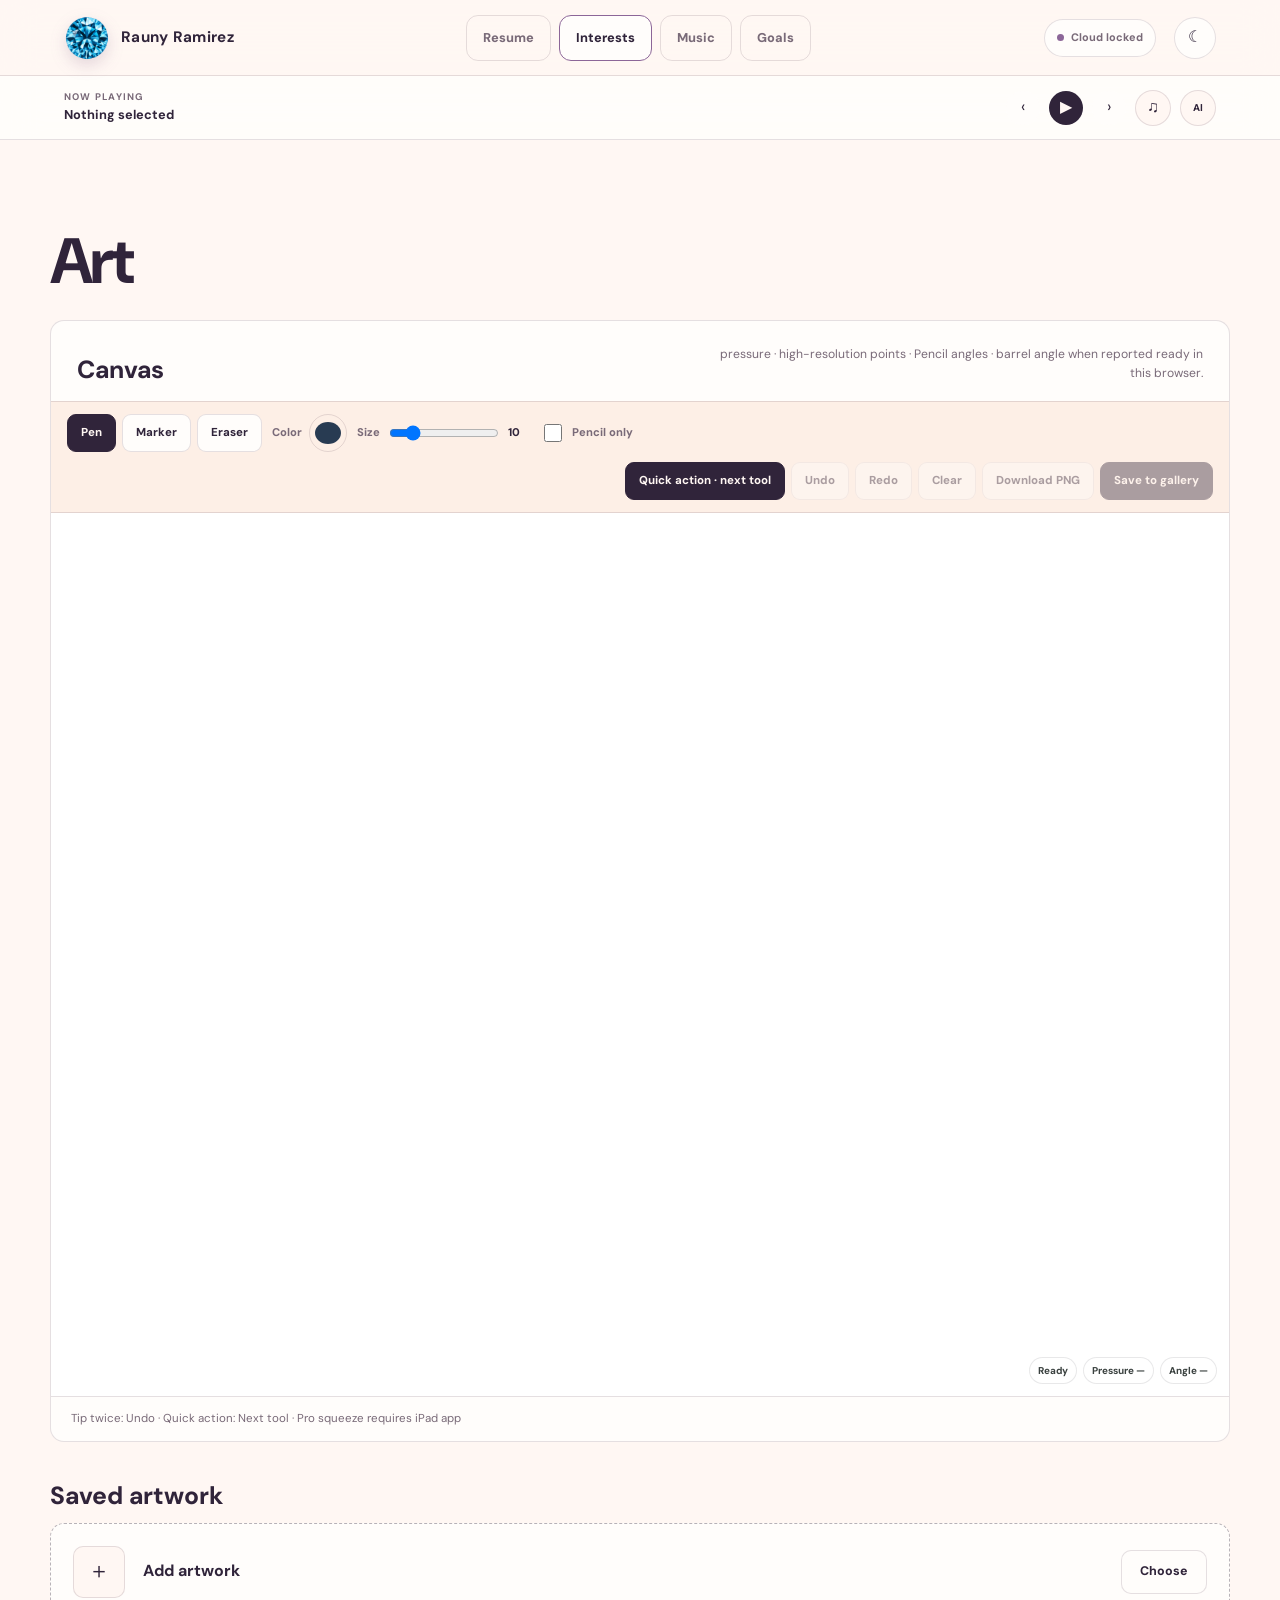
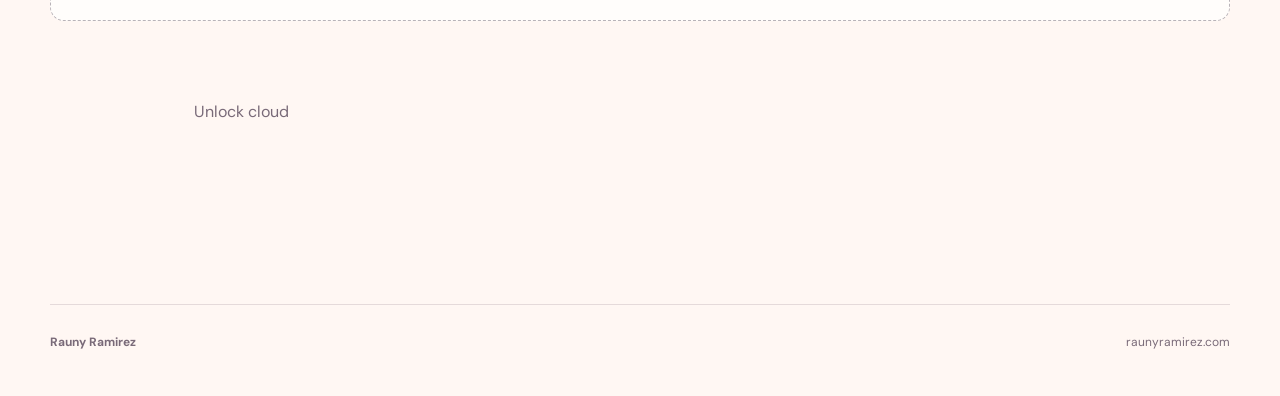
==== commit bc884c1b: "Add playlist queues to shared music player" ====
--- a/art.html
+++ b/art.html
@@ -8,7 +8,7 @@
     <title>Art · Rauny Ramirez</title>
     <link rel="icon" href="favicon.ico" sizes="any" /><link rel="icon" href="favicon-32.png" type="image/png" sizes="32x32" /><link rel="icon" href="favicon-16.png" type="image/png" sizes="16x16" /><link rel="apple-touch-icon" href="apple-touch-icon.png" sizes="180x180" /><link rel="manifest" href="site.webmanifest" />
     <link rel="preconnect" href="https://fonts.googleapis.com" /><link rel="preconnect" href="https://fonts.gstatic.com" crossorigin /><link href="https://fonts.googleapis.com/css2?family=DM+Sans:wght@400;500;600;700;800&amp;display=swap" rel="stylesheet" />
-    <link rel="stylesheet" href="styles.css?v=20260805-playlisttiles1" /><script src="music-cloud.js?v=20260804-structure1" defer></script><script src="script.js?v=20260805-playlisttiles1" defer></script>
+    <link rel="stylesheet" href="styles.css?v=20260805-playlistqueue1" /><script src="music-cloud.js?v=20260804-structure1" defer></script><script src="script.js?v=20260805-playlistqueue1" defer></script>
   </head>
   <body>
     <a class="skip-link" href="#main-content">Skip to content</a>
--- a/styles.css
+++ b/styles.css
@@ -27,12 +27,18 @@
 .cloud-status.connected { color:var(--ink); }
 .cloud-status.connected span { background:#a978b4; box-shadow:0 0 0 4px color-mix(in srgb,#a978b4 18%,transparent); }
 .menu-toggle { display:none; }
-.music-bar { position:sticky; z-index:45; top:var(--header); display:grid; grid-template-columns:1fr auto auto auto auto; min-height:64px; align-items:center; gap:9px; border-bottom:1px solid var(--line); background:color-mix(in srgb,var(--surface) 92%,transparent); padding:8px clamp(20px,5vw,72px); backdrop-filter:blur(18px); }
+.music-bar { position:sticky; z-index:45; top:var(--header); display:grid; grid-template-columns:1fr repeat(5,auto); min-height:64px; align-items:center; gap:9px; border-bottom:1px solid var(--line); background:color-mix(in srgb,var(--surface) 92%,transparent); padding:8px clamp(20px,5vw,72px); backdrop-filter:blur(18px); }
 .music-bar div { display:grid; min-width:0; }
 .music-bar span { color:var(--muted); font-size:.6rem; font-weight:700; letter-spacing:.13em; text-transform:uppercase; }
 .music-bar strong { overflow:hidden; text-overflow:ellipsis; white-space:nowrap; font-size:.8rem; }
 .music-bar button { width:34px; height:34px; border:0; border-radius:50%; }
 .music-bar .play-button { background:var(--ink); color:var(--canvas); }
+.music-bar .music-queue-toggle { display:grid; width:36px; height:36px; place-items:center; border:1px solid var(--line); background:var(--canvas); color:var(--ink); font-size:1rem; }
+.music-bar .music-queue-toggle[aria-expanded="true"] { border-color:var(--ink); background:var(--ink); color:var(--canvas); }
+.music-player-menu { position:absolute; top:calc(100% + 8px); right:clamp(20px,5vw,72px); display:grid !important; width:min(360px,calc(100vw - 28px)); gap:7px; border:1px solid var(--line); border-radius:15px; background:var(--surface); box-shadow:var(--shadow); padding:14px; }
+.music-player-menu[hidden] { display:none !important; }
+.music-player-menu label { color:var(--muted); font-size:.7rem; font-weight:750; }
+.music-player-menu select { width:100%; min-height:42px; margin-bottom:5px; border:1px solid var(--line); border-radius:10px; background:var(--canvas); color:var(--ink); padding:0 10px; font:inherit; font-size:.78rem; }
 .music-bar .quick-ai-toggle { display:grid; width:36px; height:36px; place-items:center; border:1px solid var(--line); background:var(--canvas); color:var(--ink); font-size:.62rem; font-weight:800; }
 .music-bar .quick-ai-toggle[aria-expanded="true"] { border-color:var(--ink); background:var(--ink); color:var(--canvas); }
 .quick-ai-popover { position:absolute; top:calc(100% + 8px); right:clamp(20px,5vw,72px); width:min(390px,calc(100vw - 28px)); max-height:min(70vh,620px); overflow-y:auto; border:1px solid var(--line); border-radius:15px; background:var(--surface); box-shadow:var(--shadow); padding:14px; }
@@ -185,7 +191,7 @@
   #primary-nav a { justify-content:flex-start; }
   .cloud-status,.cloud-status.connected { width:38px; overflow:hidden; justify-content:center; gap:0; padding:0; color:transparent; font-size:0; }
   .cloud-status span { flex:0 0 auto; }
-  .music-bar { grid-template-columns:minmax(0,1fr) repeat(4,auto); gap:5px; padding-inline:12px; }
+  .music-bar { grid-template-columns:minmax(0,1fr) repeat(5,auto); gap:4px; padding-inline:12px; }
   .music-bar button { display:grid; place-items:center; }
   .section-shell { width:min(100% - 26px,1180px); }
   .hero { gap:48px; padding-block:55px; }
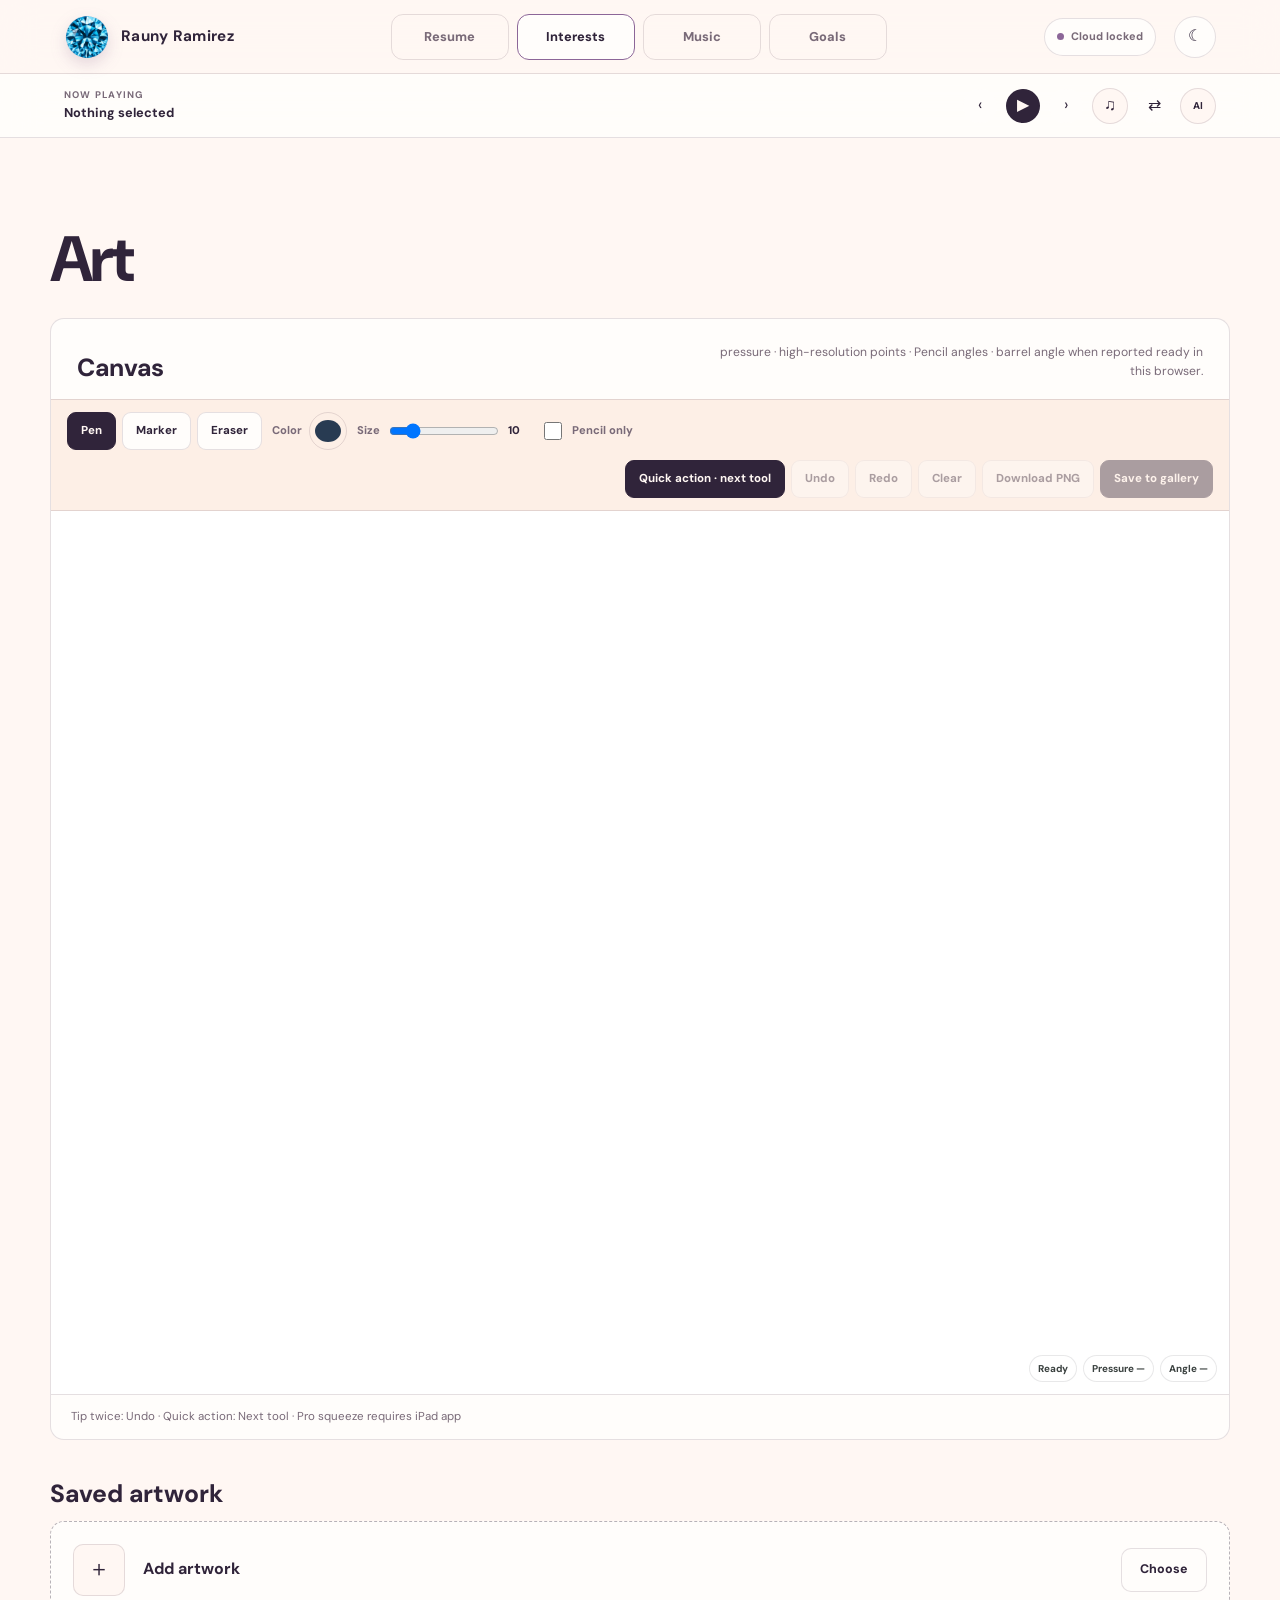
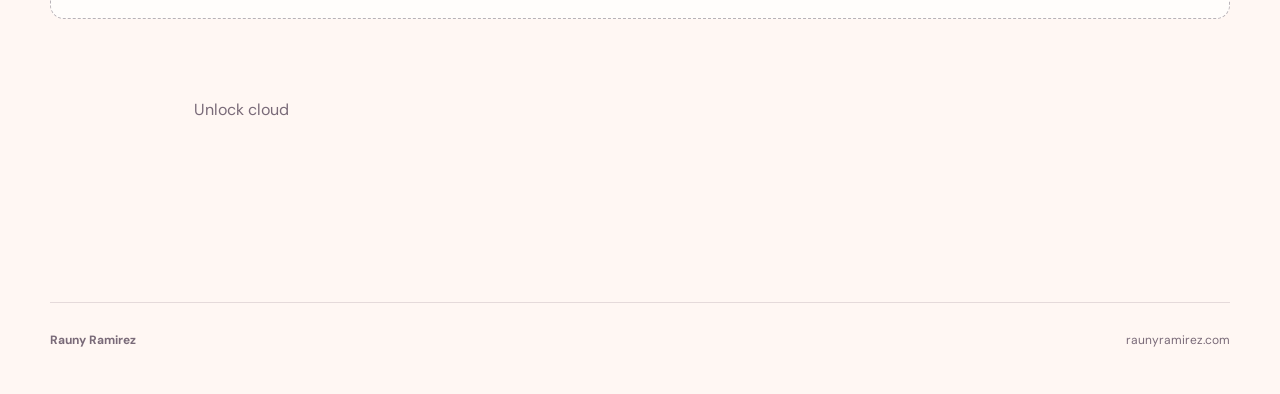
==== commit f8be411c: "Unify header and expand music controls" ====
--- a/art.html
+++ b/art.html
@@ -8,7 +8,7 @@
     <title>Art · Rauny Ramirez</title>
     <link rel="icon" href="favicon.ico" sizes="any" /><link rel="icon" href="favicon-32.png" type="image/png" sizes="32x32" /><link rel="icon" href="favicon-16.png" type="image/png" sizes="16x16" /><link rel="apple-touch-icon" href="apple-touch-icon.png" sizes="180x180" /><link rel="manifest" href="site.webmanifest" />
     <link rel="preconnect" href="https://fonts.googleapis.com" /><link rel="preconnect" href="https://fonts.gstatic.com" crossorigin /><link href="https://fonts.googleapis.com/css2?family=DM+Sans:wght@400;500;600;700;800&amp;display=swap" rel="stylesheet" />
-    <link rel="stylesheet" href="styles.css?v=20260805-playlistqueue1" /><script src="music-cloud.js?v=20260804-structure1" defer></script><script src="script.js?v=20260805-playlistqueue1" defer></script>
+    <link rel="stylesheet" href="styles.css?v=20260805-media2" /><script src="music-cloud.js?v=20260804-structure1" defer></script><script src="script.js?v=20260805-media2" defer></script>
   </head>
   <body>
     <a class="skip-link" href="#main-content">Skip to content</a>
--- a/styles.css
+++ b/styles.css
@@ -1,7 +1,7 @@
 :root {
   --canvas: #fff7f3; --surface: #fffdfb; --ink: #30243a; --muted: #796a78; --line: rgba(72,48,69,.14);
   --terracotta: #8c6698; --terracotta-dark: #76547f; --rose: #f8dce5; --sage: #ead9c8; --sun: #f7e6a8; --blue: #f8d4c0;
-  --shadow: 0 12px 35px rgba(91,61,87,.09); --radius: 14px; --header: 76px;
+  --shadow: 0 12px 35px rgba(91,61,87,.09); --radius: 14px; --header: 74px;
 }
 [data-theme="dark"] { --canvas:#211a25; --surface:#302736; --ink:#fff8f5; --muted:#cfbfcc; --line:rgba(255,241,248,.14); --terracotta:#c8a4d1; --terracotta-dark:#e0c2e5; --rose:#4a303d; --sage:#493c34; --sun:#4b432d; --blue:#4a332d; --shadow:0 18px 50px rgba(0,0,0,.3); }
 * { box-sizing: border-box; }
@@ -13,12 +13,12 @@
 a { color: inherit; }
 .skip-link { position:fixed; z-index:999; top:10px; left:10px; transform:translateY(-150%); border-radius:10px; background:var(--ink); color:var(--canvas); padding:10px 14px; }
 .skip-link:focus { transform:none; }
-.site-header { position:sticky; z-index:50; top:0; display:grid; grid-template-columns:auto 1fr auto auto; min-height:var(--header); align-items:center; gap:18px; border-bottom:1px solid var(--line); background:color-mix(in srgb,var(--canvas) 88%,transparent); padding:0 clamp(20px,5vw,72px); backdrop-filter:blur(18px); }
+.site-header { position:sticky; z-index:50; top:0; display:grid; height:var(--header); min-height:var(--header); grid-template-columns:auto 1fr auto auto; align-items:center; gap:18px; border-bottom:1px solid var(--line); background:color-mix(in srgb,var(--canvas) 88%,transparent); padding:0 clamp(20px,5vw,72px); backdrop-filter:blur(18px); }
 .brand { display:flex; align-items:center; gap:11px; text-decoration:none; }
 .brand img { width:46px; height:46px; object-fit:contain; filter:drop-shadow(0 6px 8px rgba(122,76,120,.2)); }
 .brand strong { font-size:.95rem; letter-spacing:.02em; }
 #primary-nav { display:flex; justify-content:center; gap:8px; }
-#primary-nav a { display:inline-flex; min-height:46px; align-items:center; justify-content:center; border:1px solid var(--line); border-radius:12px; color:var(--muted); padding:0 16px; font-size:.8rem; font-weight:800; text-decoration:none; }
+#primary-nav a { display:inline-flex; min-width:118px; min-height:46px; align-items:center; justify-content:center; border:1px solid var(--line); border-radius:12px; color:var(--muted); padding:0 24px; font-size:.8rem; font-weight:800; text-decoration:none; }
 #primary-nav a:hover,#primary-nav a:focus-visible,#primary-nav a[aria-current="page"] { border-color:var(--terracotta); background:var(--surface); color:var(--ink); outline:0; }
 .icon-button,.music-bar button { border:1px solid var(--line); background:var(--surface); color:var(--ink); cursor:pointer; }
 .icon-button { display:grid; width:42px; height:42px; place-items:center; border-radius:50%; }
@@ -27,7 +27,7 @@
 .cloud-status.connected { color:var(--ink); }
 .cloud-status.connected span { background:#a978b4; box-shadow:0 0 0 4px color-mix(in srgb,#a978b4 18%,transparent); }
 .menu-toggle { display:none; }
-.music-bar { position:sticky; z-index:45; top:var(--header); display:grid; grid-template-columns:1fr repeat(5,auto); min-height:64px; align-items:center; gap:9px; border-bottom:1px solid var(--line); background:color-mix(in srgb,var(--surface) 92%,transparent); padding:8px clamp(20px,5vw,72px); backdrop-filter:blur(18px); }
+.music-bar { position:sticky; z-index:45; top:var(--header); display:grid; grid-template-columns:1fr repeat(6,auto); min-height:64px; align-items:center; gap:9px; border-bottom:1px solid var(--line); background:color-mix(in srgb,var(--surface) 92%,transparent); padding:8px clamp(20px,5vw,72px); backdrop-filter:blur(18px); }
 .music-bar div { display:grid; min-width:0; }
 .music-bar span { color:var(--muted); font-size:.6rem; font-weight:700; letter-spacing:.13em; text-transform:uppercase; }
 .music-bar strong { overflow:hidden; text-overflow:ellipsis; white-space:nowrap; font-size:.8rem; }
@@ -35,6 +35,7 @@
 .music-bar .play-button { background:var(--ink); color:var(--canvas); }
 .music-bar .music-queue-toggle { display:grid; width:36px; height:36px; place-items:center; border:1px solid var(--line); background:var(--canvas); color:var(--ink); font-size:1rem; }
 .music-bar .music-queue-toggle[aria-expanded="true"] { border-color:var(--ink); background:var(--ink); color:var(--canvas); }
+.music-bar .music-shuffle-toggle[aria-pressed="true"] { border-color:var(--ink); background:var(--ink); color:var(--canvas); }
 .music-player-menu { position:absolute; top:calc(100% + 8px); right:clamp(20px,5vw,72px); display:grid !important; width:min(360px,calc(100vw - 28px)); gap:7px; border:1px solid var(--line); border-radius:15px; background:var(--surface); box-shadow:var(--shadow); padding:14px; }
 .music-player-menu[hidden] { display:none !important; }
 .music-player-menu label { color:var(--muted); font-size:.7rem; font-weight:750; }
@@ -155,6 +156,8 @@
 .track-list { display:grid; min-width:850px; }
 .track-row { border-bottom:1px solid var(--line); padding:14px 2px; }
 .track-row.editing { background:color-mix(in srgb,var(--sun) 32%,transparent); }
+.track-row.playing { background:color-mix(in srgb,var(--rose) 58%,transparent); box-shadow:inset 4px 0 0 var(--terracotta); }
+.track-row.playing .track-play { background:var(--ink); color:var(--canvas); }
 .track-row:last-child { border:0; }
 .track-row .track-play { display:grid; width:38px; height:38px; place-items:center; border:0; border-radius:50%; background:var(--terracotta); color:var(--surface); cursor:pointer; }
 .track-song { display:grid; min-width:0; }
@@ -188,10 +191,10 @@
   .menu-toggle { display:grid; border-radius:12px; }
   #primary-nav { position:absolute; top:calc(100% + 1px); right:0; left:0; display:none; flex-direction:column; background:var(--surface); padding:12px 14px; box-shadow:var(--shadow); }
   #primary-nav.open { display:flex; }
-  #primary-nav a { justify-content:flex-start; }
+  #primary-nav a { min-width:0; justify-content:flex-start; }
   .cloud-status,.cloud-status.connected { width:38px; overflow:hidden; justify-content:center; gap:0; padding:0; color:transparent; font-size:0; }
   .cloud-status span { flex:0 0 auto; }
-  .music-bar { grid-template-columns:minmax(0,1fr) repeat(5,auto); gap:4px; padding-inline:12px; }
+  .music-bar { grid-template-columns:minmax(0,1fr) repeat(6,auto); gap:4px; padding-inline:12px; }
   .music-bar button { display:grid; place-items:center; }
   .section-shell { width:min(100% - 26px,1180px); }
   .hero { gap:48px; padding-block:55px; }
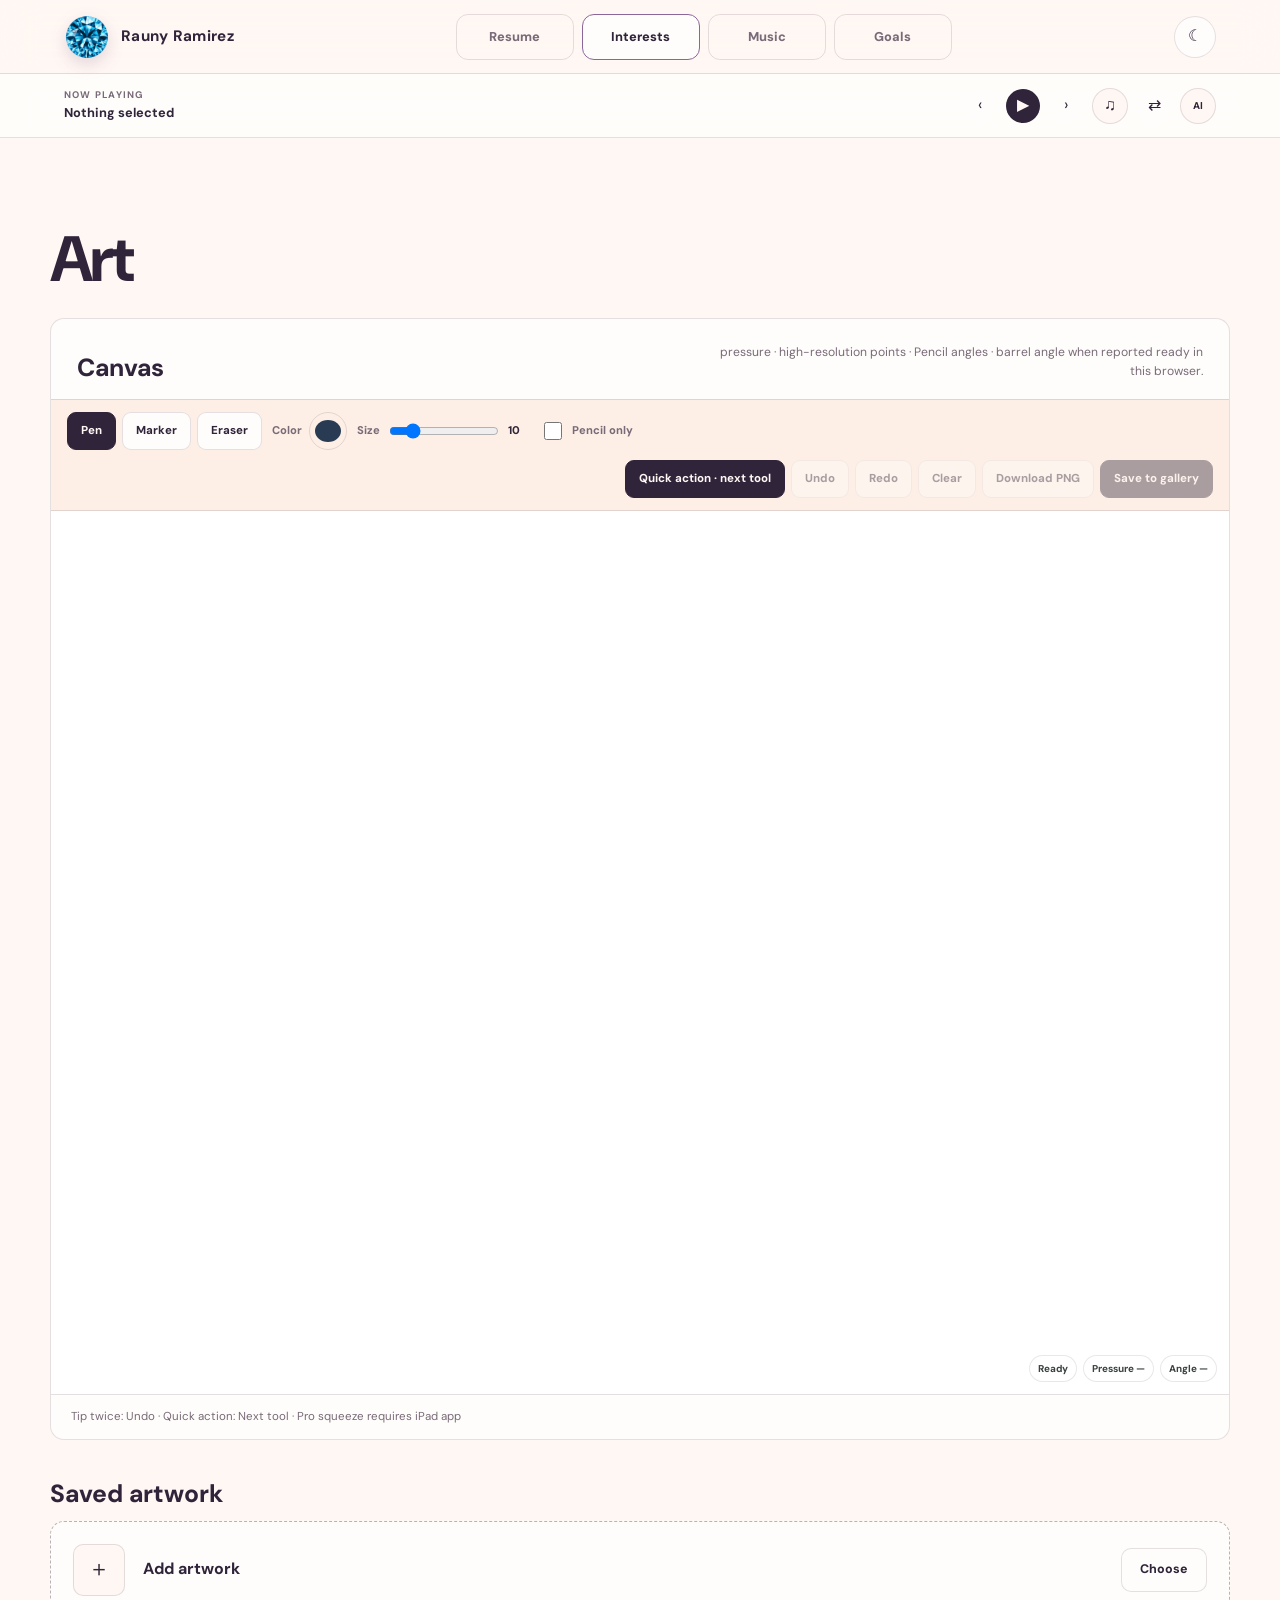
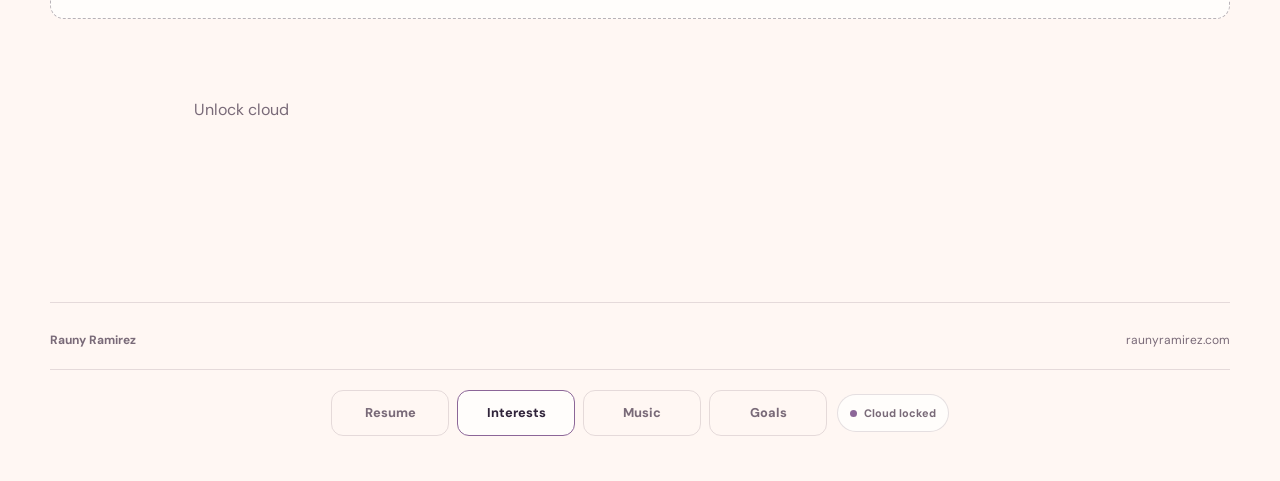
==== commit 7024b505: "Add matching footer navigation and cloud status" ====
--- a/art.html
+++ b/art.html
@@ -8,7 +8,7 @@
     <title>Art · Rauny Ramirez</title>
     <link rel="icon" href="favicon.ico" sizes="any" /><link rel="icon" href="favicon-32.png" type="image/png" sizes="32x32" /><link rel="icon" href="favicon-16.png" type="image/png" sizes="16x16" /><link rel="apple-touch-icon" href="apple-touch-icon.png" sizes="180x180" /><link rel="manifest" href="site.webmanifest" />
     <link rel="preconnect" href="https://fonts.googleapis.com" /><link rel="preconnect" href="https://fonts.gstatic.com" crossorigin /><link href="https://fonts.googleapis.com/css2?family=DM+Sans:wght@400;500;600;700;800&amp;display=swap" rel="stylesheet" />
-    <link rel="stylesheet" href="styles.css?v=20260805-media2" /><script src="music-cloud.js?v=20260804-structure1" defer></script><script src="script.js?v=20260805-media2" defer></script>
+    <link rel="stylesheet" href="styles.css?v=20260806-footer1" /><script src="music-cloud.js?v=20260804-structure1" defer></script><script src="script.js?v=20260806-footer1" defer></script>
   </head>
   <body>
     <a class="skip-link" href="#main-content">Skip to content</a>
@@ -16,7 +16,7 @@
       <a class="brand" href="index.html" aria-label="Rauny Ramirez home"><img src="logo.png" alt="" /><strong>Rauny Ramirez</strong></a>
       <button id="menu-toggle" class="icon-button menu-toggle" type="button" aria-label="Open menu" aria-expanded="false">☰</button>
       <nav id="primary-nav" aria-label="Primary navigation"><a href="resume.html">Resume</a><a href="interests.html" aria-current="page">Interests</a><a href="music.html">Music</a><a href="goals.html">Goals</a></nav>
-      <button id="cloud-status" class="cloud-status" type="button"><span></span>Cloud locked</button><button id="theme-toggle" class="icon-button" type="button" aria-label="Switch color theme">☾</button>
+      <button id="theme-toggle" class="icon-button" type="button" aria-label="Switch color theme">☾</button>
     </header>
     <aside id="music-bar" class="music-bar" aria-label="Music player"><div><span>Now playing</span><strong id="now-playing">Nothing selected</strong></div><audio id="audio-player" preload="metadata"></audio><button id="previous-track" type="button" aria-label="Previous track">‹</button><button id="toggle-track" class="play-button" type="button" aria-label="Play or pause">▶</button><button id="next-track" type="button" aria-label="Next track">›</button></aside>
     <main id="main-content">
--- a/styles.css
+++ b/styles.css
@@ -13,7 +13,7 @@
 a { color: inherit; }
 .skip-link { position:fixed; z-index:999; top:10px; left:10px; transform:translateY(-150%); border-radius:10px; background:var(--ink); color:var(--canvas); padding:10px 14px; }
 .skip-link:focus { transform:none; }
-.site-header { position:sticky; z-index:50; top:0; display:grid; height:var(--header); min-height:var(--header); grid-template-columns:auto 1fr auto auto; align-items:center; gap:18px; border-bottom:1px solid var(--line); background:color-mix(in srgb,var(--canvas) 88%,transparent); padding:0 clamp(20px,5vw,72px); backdrop-filter:blur(18px); }
+.site-header { position:sticky; z-index:50; top:0; display:grid; height:var(--header); min-height:var(--header); grid-template-columns:auto 1fr auto; align-items:center; gap:18px; border-bottom:1px solid var(--line); background:color-mix(in srgb,var(--canvas) 88%,transparent); padding:0 clamp(20px,5vw,72px); backdrop-filter:blur(18px); }
 .brand { display:flex; align-items:center; gap:11px; text-decoration:none; }
 .brand img { width:46px; height:46px; object-fit:contain; filter:drop-shadow(0 6px 8px rgba(122,76,120,.2)); }
 .brand strong { font-size:.95rem; letter-spacing:.02em; }
@@ -168,12 +168,16 @@
 .track-row-actions { display:flex; align-items:center; justify-content:flex-end; gap:4px; }
 .track-row-actions button { min-width:30px; min-height:30px; border:0; border-radius:8px; background:transparent; color:var(--muted); cursor:pointer; font:inherit; font-size:.75rem; font-weight:800; }
 .track-row-actions .track-save { background:var(--sun); color:var(--ink); padding:0 9px; }
-body > footer { display:flex; width:min(1180px,calc(100% - 40px)); justify-content:space-between; gap:20px; margin:100px auto 0; border-top:1px solid var(--line); padding:28px 0 45px; color:var(--muted); font-size:.75rem; }
+body > footer { display:flex; width:min(1180px,calc(100% - 40px)); flex-wrap:wrap; justify-content:space-between; gap:20px; margin:100px auto 0; border-top:1px solid var(--line); padding:28px 0 45px; color:var(--muted); font-size:.75rem; }
+.footer-controls { display:flex; width:100%; flex-wrap:wrap; align-items:center; justify-content:center; gap:10px; border-top:1px solid var(--line); padding-top:20px; }
+.footer-nav { display:flex; flex-wrap:wrap; justify-content:center; gap:8px; }
+.footer-nav a { display:inline-flex; min-width:118px; min-height:46px; align-items:center; justify-content:center; border:1px solid var(--line); border-radius:12px; color:var(--muted); padding:0 24px; font-size:.8rem; font-weight:800; text-decoration:none; }
+.footer-nav a:hover,.footer-nav a:focus-visible,.footer-nav a[aria-current="page"] { border-color:var(--terracotta); background:var(--surface); color:var(--ink); outline:0; }
+.footer-controls .cloud-status { flex:0 0 auto; }
 .toast { position:fixed; z-index:100; right:22px; bottom:22px; max-width:min(390px,calc(100% - 44px)); transform:translateY(130%); border-radius:14px; background:var(--ink); color:var(--canvas); padding:12px 16px; opacity:0; transition:.25s; }
 .toast.visible { transform:none; opacity:1; }
 
 @media (max-width:900px) {
-  .cloud-status { justify-self:end; }
   .hero { grid-template-columns:1fr; min-height:auto; padding-block:70px; }
   .hero-art { width:min(470px,88vw); justify-self:center; }
   .overview { grid-template-columns:1fr 1fr; }
@@ -186,14 +190,15 @@
   .drawing-actions { width:100%; margin-left:0; }
 }
 @media (max-width:600px) {
-  .site-header { grid-template-columns:auto auto 1fr auto; justify-content:space-between; padding-inline:14px; }
+  .site-header { grid-template-columns:auto auto 1fr; justify-content:space-between; padding-inline:14px; }
   .brand strong { display:none; }
   .menu-toggle { display:grid; border-radius:12px; }
   #primary-nav { position:absolute; top:calc(100% + 1px); right:0; left:0; display:none; flex-direction:column; background:var(--surface); padding:12px 14px; box-shadow:var(--shadow); }
   #primary-nav.open { display:flex; }
   #primary-nav a { min-width:0; justify-content:flex-start; }
-  .cloud-status,.cloud-status.connected { width:38px; overflow:hidden; justify-content:center; gap:0; padding:0; color:transparent; font-size:0; }
-  .cloud-status span { flex:0 0 auto; }
+  .footer-controls { align-items:stretch; }
+  .footer-nav { width:100%; }
+  .footer-nav a { justify-content:center; text-align:center; }
   .music-bar { grid-template-columns:minmax(0,1fr) repeat(6,auto); gap:4px; padding-inline:12px; }
   .music-bar button { display:grid; place-items:center; }
   .section-shell { width:min(100% - 26px,1180px); }
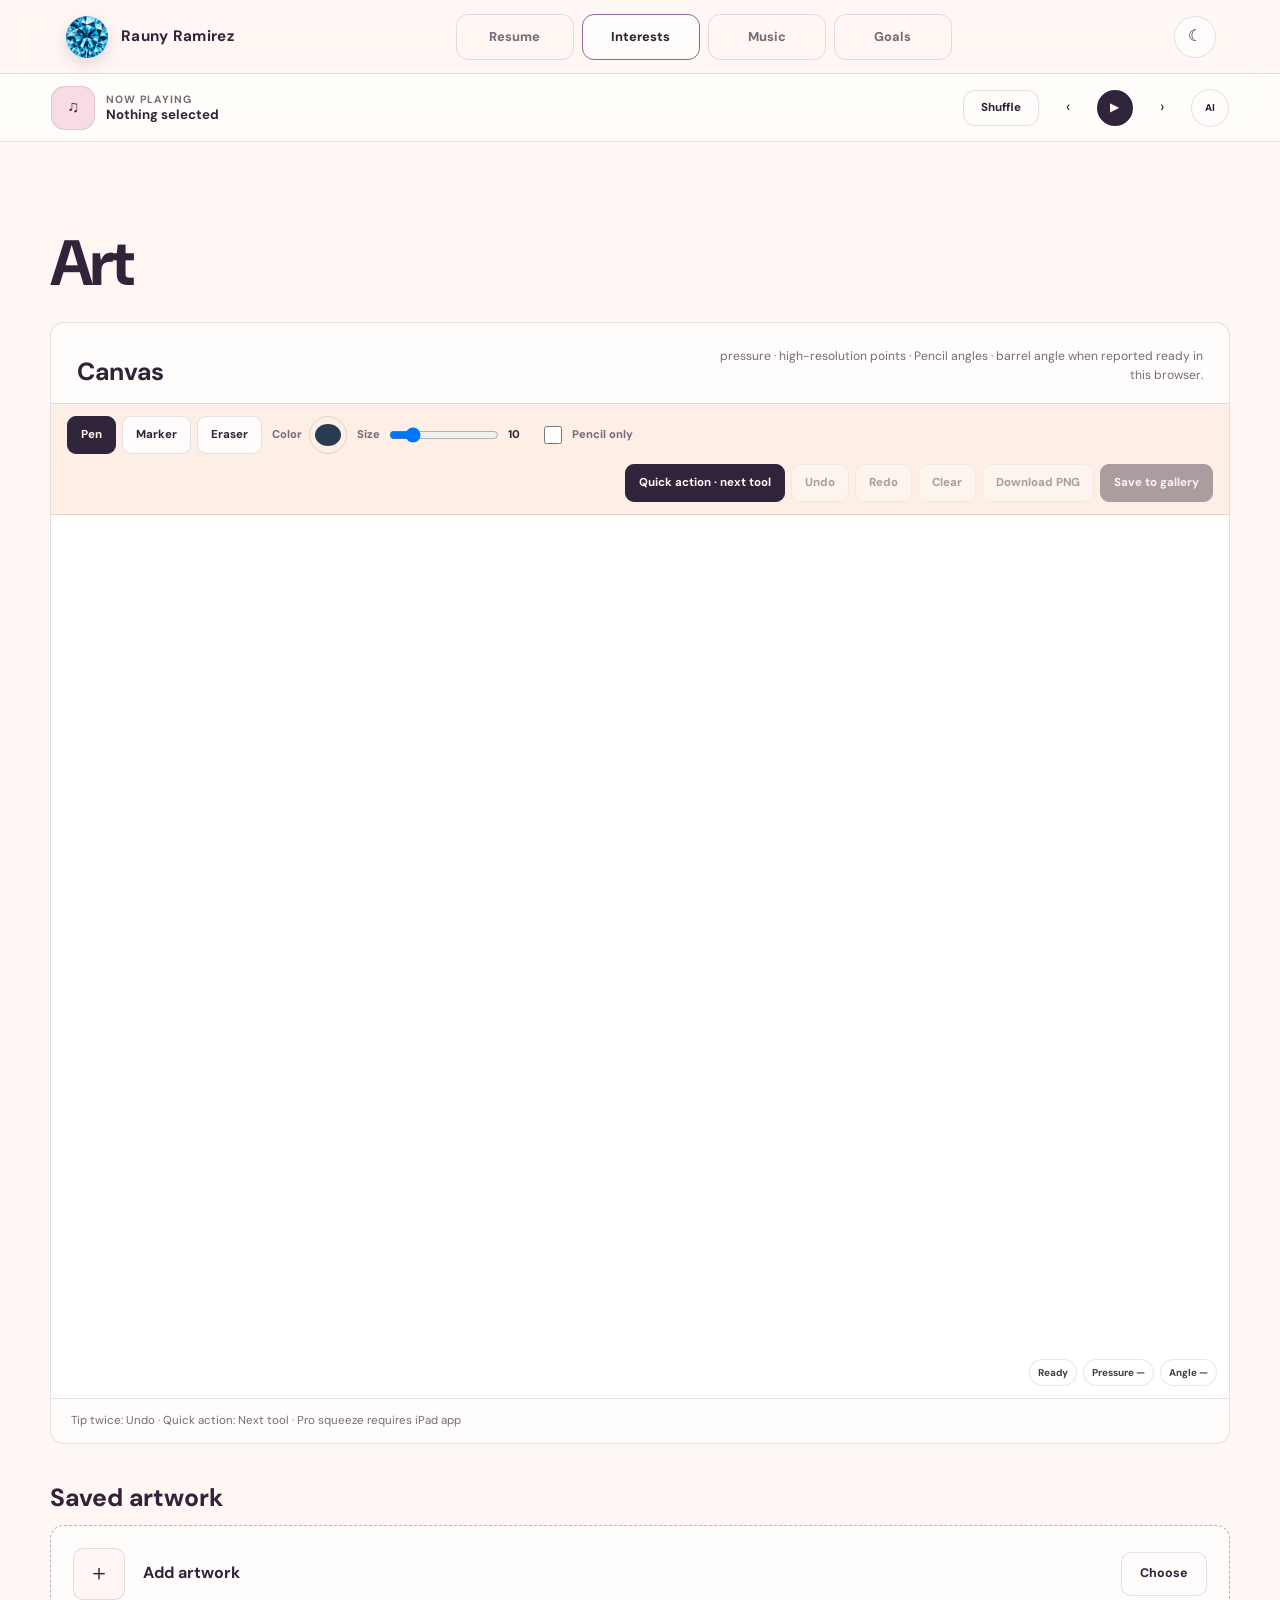
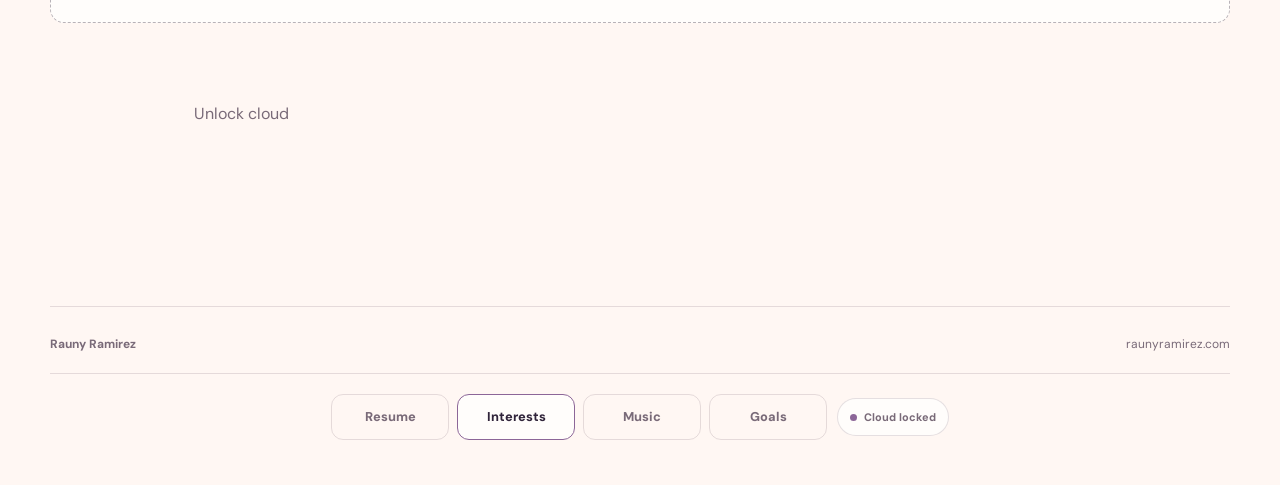
==== commit bcbb9be4: "Match Anthony music bar layout" ====
--- a/art.html
+++ b/art.html
@@ -8,7 +8,7 @@
     <title>Art · Rauny Ramirez</title>
     <link rel="icon" href="favicon.ico" sizes="any" /><link rel="icon" href="favicon-32.png" type="image/png" sizes="32x32" /><link rel="icon" href="favicon-16.png" type="image/png" sizes="16x16" /><link rel="apple-touch-icon" href="apple-touch-icon.png" sizes="180x180" /><link rel="manifest" href="site.webmanifest" />
     <link rel="preconnect" href="https://fonts.googleapis.com" /><link rel="preconnect" href="https://fonts.gstatic.com" crossorigin /><link href="https://fonts.googleapis.com/css2?family=DM+Sans:wght@400;500;600;700;800&amp;display=swap" rel="stylesheet" />
-    <link rel="stylesheet" href="styles.css?v=20260806-footer1" /><script src="music-cloud.js?v=20260804-structure1" defer></script><script src="script.js?v=20260806-footer1" defer></script>
+    <link rel="stylesheet" href="styles.css?v=20260806-player1" /><script src="music-cloud.js?v=20260804-structure1" defer></script><script src="script.js?v=20260806-player1" defer></script>
   </head>
   <body>
     <a class="skip-link" href="#main-content">Skip to content</a>
--- a/styles.css
+++ b/styles.css
@@ -27,20 +27,21 @@
 .cloud-status.connected { color:var(--ink); }
 .cloud-status.connected span { background:#a978b4; box-shadow:0 0 0 4px color-mix(in srgb,#a978b4 18%,transparent); }
 .menu-toggle { display:none; }
-.music-bar { position:sticky; z-index:45; top:var(--header); display:grid; grid-template-columns:1fr repeat(6,auto); min-height:64px; align-items:center; gap:9px; border-bottom:1px solid var(--line); background:color-mix(in srgb,var(--surface) 92%,transparent); padding:8px clamp(20px,5vw,72px); backdrop-filter:blur(18px); }
-.music-bar div { display:grid; min-width:0; }
-.music-bar span { color:var(--muted); font-size:.6rem; font-weight:700; letter-spacing:.13em; text-transform:uppercase; }
-.music-bar strong { overflow:hidden; text-overflow:ellipsis; white-space:nowrap; font-size:.8rem; }
-.music-bar button { width:34px; height:34px; border:0; border-radius:50%; }
-.music-bar .play-button { background:var(--ink); color:var(--canvas); }
-.music-bar .music-queue-toggle { display:grid; width:36px; height:36px; place-items:center; border:1px solid var(--line); background:var(--canvas); color:var(--ink); font-size:1rem; }
+.music-bar { position:sticky; z-index:45; top:var(--header); display:grid; grid-template-columns:auto minmax(0,1fr) repeat(5,auto); min-height:68px; align-items:center; gap:11px; border-bottom:1px solid var(--line); background:color-mix(in srgb,var(--surface) 90%,transparent); padding:10px clamp(22px,4vw,58px); backdrop-filter:blur(18px); }
+.music-bar-copy { display:grid; min-width:0; line-height:normal; }
+.music-bar-copy span { color:var(--muted); font-size:.66rem; font-weight:700; letter-spacing:.08em; text-transform:uppercase; }
+.music-bar-copy strong { overflow:hidden; text-overflow:ellipsis; white-space:nowrap; font-size:.83rem; }
+.music-bar button { display:grid; width:36px; height:36px; place-items:center; border:0; border-radius:50%; background:transparent; color:var(--ink); }
+.music-bar .play-button { background:var(--ink); color:var(--canvas); font-size:.72rem; }
+.music-bar .music-queue-toggle { display:grid; width:44px; height:44px; place-items:center; border:1px solid var(--line); border-radius:14px; background:var(--rose); color:var(--ink); font-size:1rem; }
 .music-bar .music-queue-toggle[aria-expanded="true"] { border-color:var(--ink); background:var(--ink); color:var(--canvas); }
-.music-bar .music-shuffle-toggle[aria-pressed="true"] { border-color:var(--ink); background:var(--ink); color:var(--canvas); }
+.music-bar .music-shuffle-toggle { width:auto; min-width:76px; border:1px solid var(--line); border-radius:12px; background:var(--surface); padding:0 12px; font-size:.72rem; font-weight:800; }
+.music-bar .music-shuffle-toggle[aria-pressed="true"] { border-color:var(--terracotta); background:var(--rose); color:var(--ink); }
 .music-player-menu { position:absolute; top:calc(100% + 8px); right:clamp(20px,5vw,72px); display:grid !important; width:min(360px,calc(100vw - 28px)); gap:7px; border:1px solid var(--line); border-radius:15px; background:var(--surface); box-shadow:var(--shadow); padding:14px; }
 .music-player-menu[hidden] { display:none !important; }
 .music-player-menu label { color:var(--muted); font-size:.7rem; font-weight:750; }
 .music-player-menu select { width:100%; min-height:42px; margin-bottom:5px; border:1px solid var(--line); border-radius:10px; background:var(--canvas); color:var(--ink); padding:0 10px; font:inherit; font-size:.78rem; }
-.music-bar .quick-ai-toggle { display:grid; width:36px; height:36px; place-items:center; border:1px solid var(--line); background:var(--canvas); color:var(--ink); font-size:.62rem; font-weight:800; }
+.music-bar .quick-ai-toggle { display:grid; width:38px; height:38px; place-items:center; border:1px solid var(--line); background:var(--surface); color:var(--ink); font-size:.62rem; font-weight:850; }
 .music-bar .quick-ai-toggle[aria-expanded="true"] { border-color:var(--ink); background:var(--ink); color:var(--canvas); }
 .quick-ai-popover { position:absolute; top:calc(100% + 8px); right:clamp(20px,5vw,72px); width:min(390px,calc(100vw - 28px)); max-height:min(70vh,620px); overflow-y:auto; border:1px solid var(--line); border-radius:15px; background:var(--surface); box-shadow:var(--shadow); padding:14px; }
 .quick-ai-popover form { display:grid; gap:9px; }
@@ -199,7 +200,8 @@
   .footer-controls { align-items:stretch; }
   .footer-nav { width:100%; }
   .footer-nav a { justify-content:center; text-align:center; }
-  .music-bar { grid-template-columns:minmax(0,1fr) repeat(6,auto); gap:4px; padding-inline:12px; }
+  .music-bar { grid-template-columns:auto minmax(0,1fr) repeat(5,auto); gap:4px; padding-inline:12px; }
+  .music-bar .music-queue-toggle { width:34px; height:34px; border-radius:50%; }
   .music-bar button { display:grid; place-items:center; }
   .section-shell { width:min(100% - 26px,1180px); }
   .hero { gap:48px; padding-block:55px; }
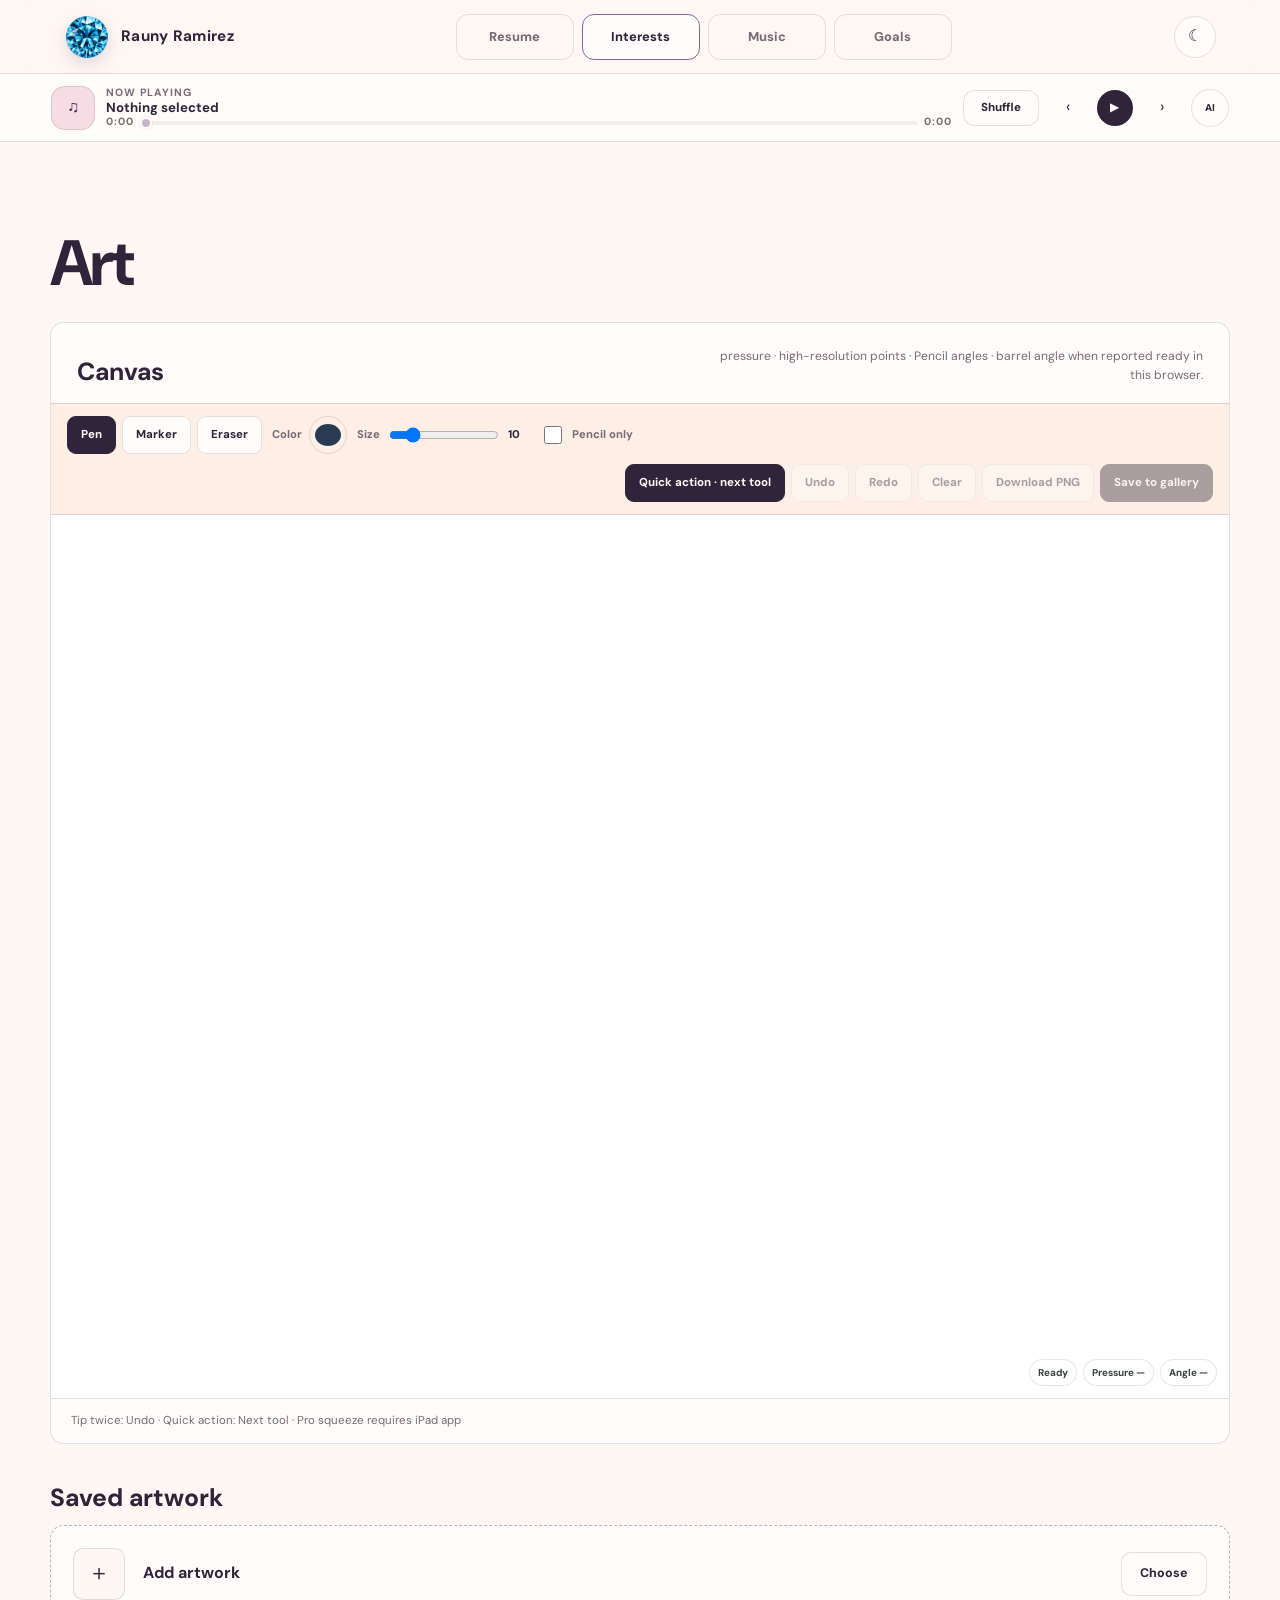
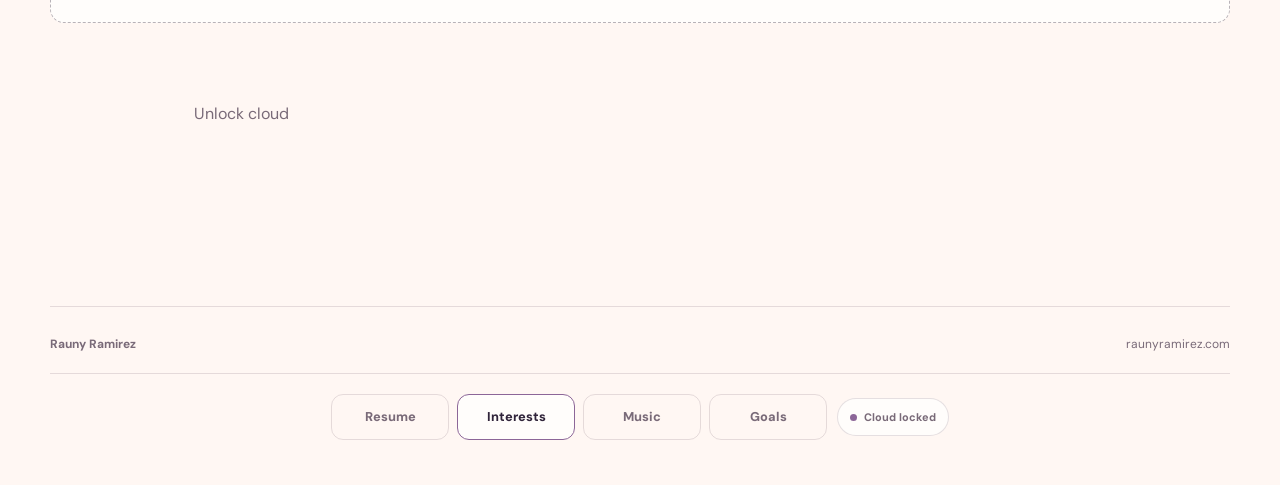
==== commit 0d3f4a38: "Add music scrubbing and reliable pause" ====
--- a/art.html
+++ b/art.html
@@ -8,7 +8,7 @@
     <title>Art · Rauny Ramirez</title>
     <link rel="icon" href="favicon.ico" sizes="any" /><link rel="icon" href="favicon-32.png" type="image/png" sizes="32x32" /><link rel="icon" href="favicon-16.png" type="image/png" sizes="16x16" /><link rel="apple-touch-icon" href="apple-touch-icon.png" sizes="180x180" /><link rel="manifest" href="site.webmanifest" />
     <link rel="preconnect" href="https://fonts.googleapis.com" /><link rel="preconnect" href="https://fonts.gstatic.com" crossorigin /><link href="https://fonts.googleapis.com/css2?family=DM+Sans:wght@400;500;600;700;800&amp;display=swap" rel="stylesheet" />
-    <link rel="stylesheet" href="styles.css?v=20260806-player1" /><script src="music-cloud.js?v=20260804-structure1" defer></script><script src="script.js?v=20260806-player1" defer></script>
+    <link rel="stylesheet" href="styles.css?v=20260806-seek1" /><script src="music-cloud.js?v=20260804-structure1" defer></script><script src="script.js?v=20260806-seek1" defer></script>
   </head>
   <body>
     <a class="skip-link" href="#main-content">Skip to content</a>
--- a/styles.css
+++ b/styles.css
@@ -31,6 +31,15 @@
 .music-bar-copy { display:grid; min-width:0; line-height:normal; }
 .music-bar-copy span { color:var(--muted); font-size:.66rem; font-weight:700; letter-spacing:.08em; text-transform:uppercase; }
 .music-bar-copy strong { overflow:hidden; text-overflow:ellipsis; white-space:nowrap; font-size:.83rem; }
+.music-timeline { display:grid; min-width:0; grid-template-columns:auto minmax(48px,1fr) auto; align-items:center; gap:6px; color:var(--muted); font-size:.58rem; font-variant-numeric:tabular-nums; line-height:1; }
+.music-timeline input[type="range"] { appearance:none; -webkit-appearance:none; width:100%; min-height:14px; margin:0; border:0; border-radius:0; background:transparent; box-shadow:none; padding:0; cursor:pointer; }
+.music-timeline input[type="range"]::-webkit-slider-runnable-track { height:4px; border-radius:999px; background:linear-gradient(90deg,var(--terracotta) 0 var(--music-progress,0%),var(--line) var(--music-progress,0%) 100%); }
+.music-timeline input[type="range"]::-webkit-slider-thumb { appearance:none; -webkit-appearance:none; width:12px; height:12px; margin-top:-4px; border:2px solid var(--surface); border-radius:50%; background:var(--terracotta); box-shadow:0 0 0 1px var(--line); }
+.music-timeline input[type="range"]::-moz-range-track { height:4px; border-radius:999px; background:var(--line); }
+.music-timeline input[type="range"]::-moz-range-progress { height:4px; border-radius:999px; background:var(--terracotta); }
+.music-timeline input[type="range"]::-moz-range-thumb { width:10px; height:10px; border:2px solid var(--surface); border-radius:50%; background:var(--terracotta); }
+.music-timeline input[type="range"]:focus-visible { outline:2px solid var(--terracotta); outline-offset:2px; box-shadow:none; }
+.music-timeline input[type="range"]:disabled { cursor:default; opacity:.48; }
 .music-bar button { display:grid; width:36px; height:36px; place-items:center; border:0; border-radius:50%; background:transparent; color:var(--ink); }
 .music-bar .play-button { background:var(--ink); color:var(--canvas); font-size:.72rem; }
 .music-bar .music-queue-toggle { display:grid; width:44px; height:44px; place-items:center; border:1px solid var(--line); border-radius:14px; background:var(--rose); color:var(--ink); font-size:1rem; }
@@ -139,6 +148,13 @@
 .library-title { display:flex; align-items:end; justify-content:space-between; border-bottom:1px solid var(--line); padding-bottom:16px; }
 .library-title h2,.library-title h3 { margin:0; font-size:2rem; }
 .library-title small { color:var(--muted); }
+.library-player { display:grid; grid-template-columns:auto minmax(0,1fr); align-items:center; gap:13px; margin:18px 0 4px; border:1px solid var(--line); border-radius:14px; background:color-mix(in srgb,var(--rose) 48%,var(--surface)); padding:13px 15px; }
+.library-player > button { display:grid; width:42px; height:42px; place-items:center; border:0; border-radius:50%; background:var(--ink); color:var(--canvas); cursor:pointer; font-size:.76rem; }
+.library-player > button:disabled { cursor:default; opacity:.45; }
+.library-player-copy { display:grid; min-width:0; gap:3px; }
+.library-player-copy > small { color:var(--muted); font-size:.62rem; font-weight:750; letter-spacing:.08em; text-transform:uppercase; }
+.library-player-copy > strong { overflow:hidden; font-size:.82rem; text-overflow:ellipsis; white-space:nowrap; }
+.library-player .music-timeline { max-width:720px; }
 .library-actions { display:flex; align-items:center; gap:8px; }
 .bulk-playlist-select { max-width:160px; min-height:40px; border:1px solid var(--line); border-radius:10px; background:var(--surface); color:var(--ink); padding:0 10px; font:inherit; font-size:.7rem; font-weight:700; }
 .bulk-playlist-select:disabled { opacity:.45; }
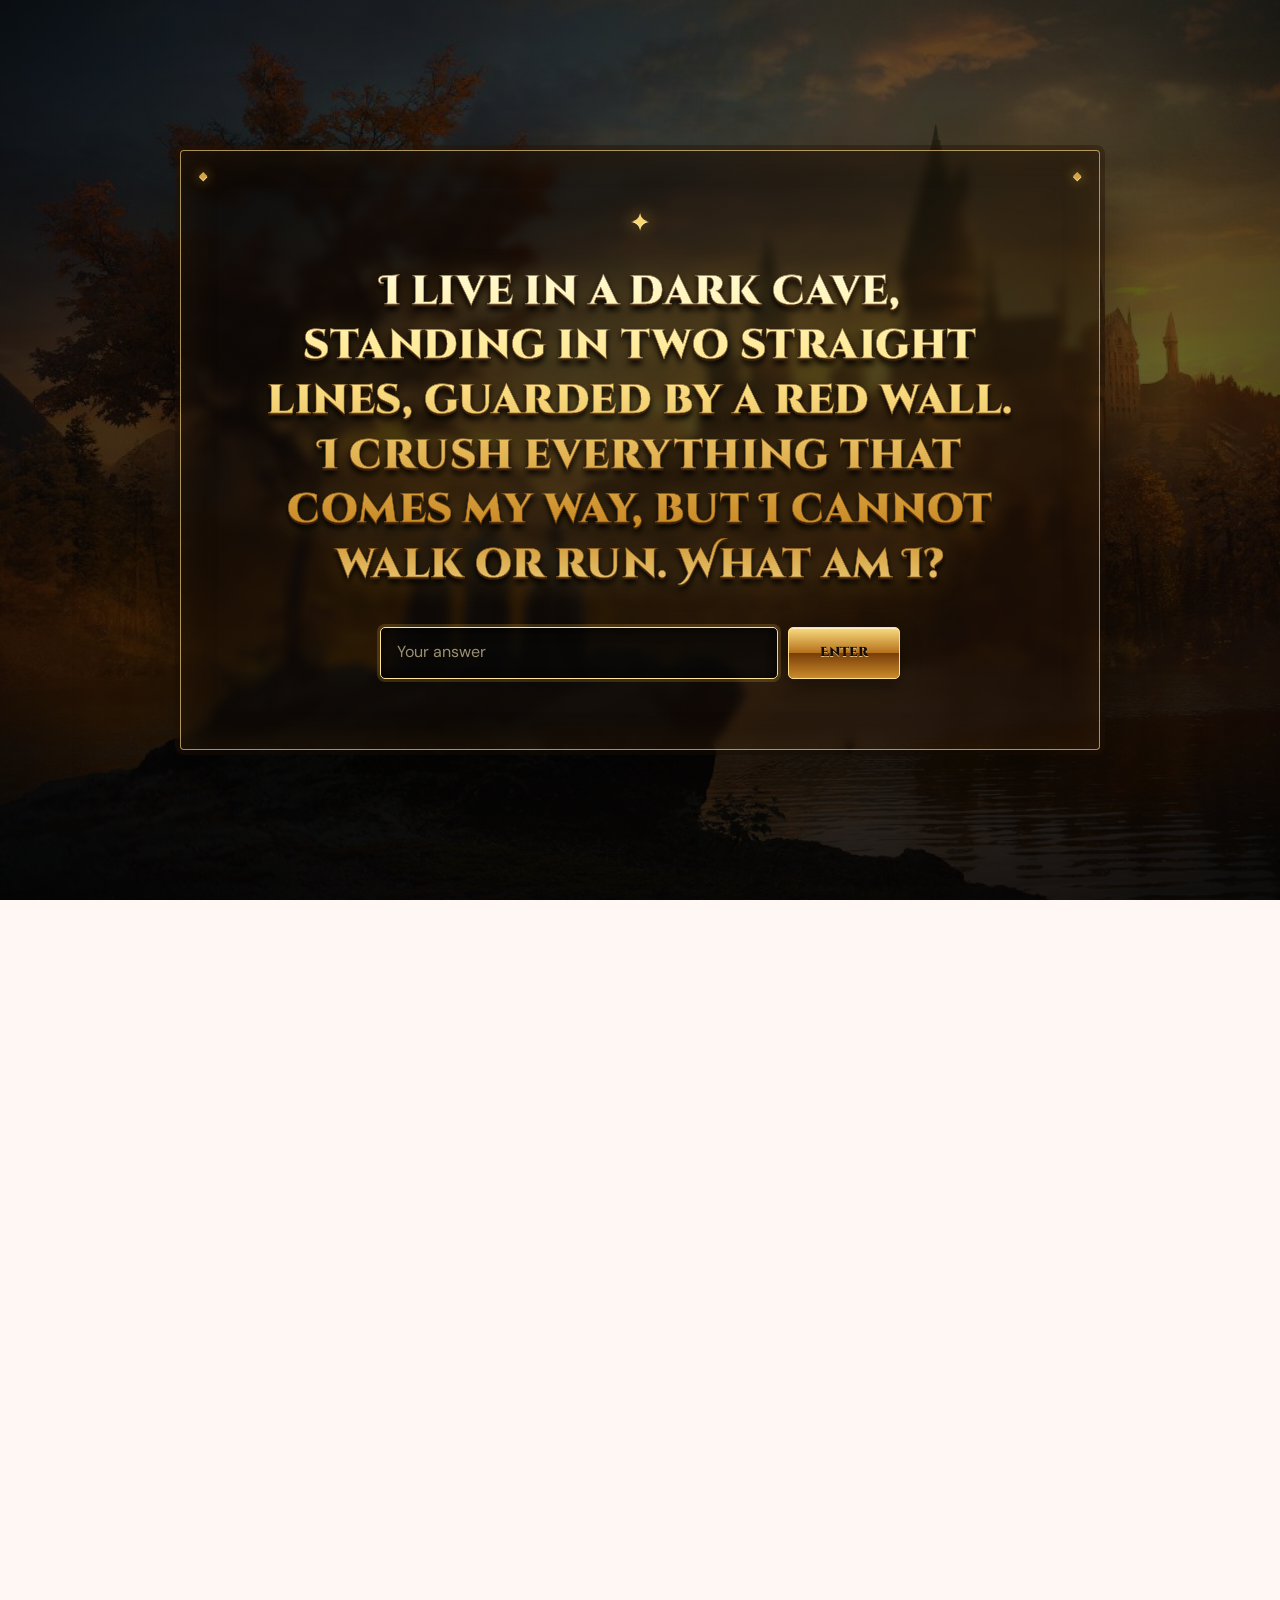
==== commit b6090c01: "Add Rauny fantasy riddle entrance" ====
--- a/art.html
+++ b/art.html
@@ -6,9 +6,10 @@
     <meta name="theme-color" content="#fff7f3" />
     <meta name="description" content="Rauny Ramirez — art studio and gallery." />
     <title>Art · Rauny Ramirez</title>
+    <script src="entry-gate.js?v=20260806-riddle1"></script>
     <link rel="icon" href="favicon.ico" sizes="any" /><link rel="icon" href="favicon-32.png" type="image/png" sizes="32x32" /><link rel="icon" href="favicon-16.png" type="image/png" sizes="16x16" /><link rel="apple-touch-icon" href="apple-touch-icon.png" sizes="180x180" /><link rel="manifest" href="site.webmanifest" />
     <link rel="preconnect" href="https://fonts.googleapis.com" /><link rel="preconnect" href="https://fonts.gstatic.com" crossorigin /><link href="https://fonts.googleapis.com/css2?family=DM+Sans:wght@400;500;600;700;800&amp;display=swap" rel="stylesheet" />
-    <link rel="stylesheet" href="styles.css?v=20260806-seek1" /><script src="music-cloud.js?v=20260804-structure1" defer></script><script src="script.js?v=20260806-seek1" defer></script>
+    <link rel="stylesheet" href="styles.css?v=20260806-riddle1" /><script src="music-cloud.js?v=20260804-structure1" defer></script><script src="script.js?v=20260806-study2" defer></script>
   </head>
   <body>
     <a class="skip-link" href="#main-content">Skip to content</a>
--- a/styles.css
+++ b/styles.css
@@ -8,6 +8,127 @@
 [hidden] { display:none !important; }
 html { scroll-behavior: smooth; scroll-padding-top: 150px; }
 body { margin: 0; background: var(--canvas); color: var(--ink); font-family: "DM Sans", sans-serif; line-height: 1.55; transition: background .25s,color .25s; }
+html.visitor-locked { overflow:hidden; }
+html.visitor-locked body > :not(.entry-gate) { visibility:hidden; }
+
+/* Visitor entrance */
+.entry-gate {
+  position:fixed;
+  z-index:1000;
+  inset:0;
+  display:grid;
+  min-height:100svh;
+  place-items:center;
+  overflow:auto;
+  padding:clamp(20px,5vw,64px);
+  background:
+    linear-gradient(180deg,rgba(4,6,9,.18),rgba(8,4,2,.7)),
+    radial-gradient(circle at 75% 25%,rgba(255,190,63,.18),transparent 38%),
+    url("assets/rauny-entry-castle.jpg") center / cover no-repeat;
+  isolation:isolate;
+  opacity:1;
+  transition:opacity .48s ease,visibility .48s ease;
+}
+.entry-gate::before {
+  position:fixed;
+  z-index:-1;
+  inset:0;
+  background:radial-gradient(ellipse at center,transparent 28%,rgba(2,3,5,.76) 100%);
+  content:"";
+  pointer-events:none;
+}
+.entry-gate-leaving { opacity:0; visibility:hidden; }
+.entry-panel {
+  position:relative;
+  width:min(920px,calc(100vw - clamp(28px,10vw,128px)));
+  border:1px solid rgba(255,222,135,.64);
+  border-radius:4px;
+  background:linear-gradient(145deg,rgba(9,7,6,.76),rgba(24,12,5,.52));
+  box-shadow:0 28px 90px rgba(0,0,0,.68),inset 0 0 42px rgba(191,123,29,.12),0 0 0 5px rgba(45,24,8,.44);
+  padding:clamp(32px,4.5vw,52px) clamp(22px,6vw,78px) clamp(28px,3vw,38px);
+  text-align:center;
+  backdrop-filter:blur(5px) saturate(1.08);
+}
+.entry-panel::before,.entry-panel::after {
+  position:absolute;
+  top:16px;
+  color:#d4a442;
+  content:"◆";
+  font-size:.68rem;
+  text-shadow:0 1px #fff0ad,0 0 12px rgba(255,194,69,.72);
+}
+.entry-panel::before { left:18px; }
+.entry-panel::after { right:18px; }
+.entry-sigil {
+  display:block;
+  margin-bottom:clamp(18px,3vh,24px);
+  color:#f9d671;
+  font-size:clamp(1.1rem,2vw,1.5rem);
+  text-shadow:0 1px #fff7bd,0 0 18px rgba(255,190,57,.75);
+}
+.entry-panel h1 {
+  max-width:820px;
+  margin:0 auto;
+  background:linear-gradient(180deg,#fffbd6 0%,#ffe68b 18%,#c98a25 44%,#fff0a3 61%,#a15c13 82%,#ffe58a 100%);
+  background-size:100% 180%;
+  background-clip:text;
+  color:#e9bd58;
+  font-family:"Cinzel Decorative",Georgia,serif;
+  font-size:clamp(1.42rem,3.3vw,2.55rem);
+  font-weight:900;
+  letter-spacing:.012em;
+  line-height:1.34;
+  text-wrap:balance;
+  -webkit-background-clip:text;
+  -webkit-text-fill-color:transparent;
+  -webkit-text-stroke:.35px rgba(61,28,4,.78);
+  filter:drop-shadow(0 2px 0 #3f2109) drop-shadow(0 4px 3px rgba(0,0,0,.9)) drop-shadow(0 0 13px rgba(252,194,67,.2));
+  animation:entry-gold-shimmer 7s ease-in-out infinite alternate;
+}
+.visitor-entry-form { width:min(520px,100%); margin:clamp(26px,4vh,34px) auto 0; }
+.entry-answer-row { display:grid; grid-template-columns:minmax(0,1fr) auto; gap:10px; }
+.entry-answer-row input {
+  min-width:0;
+  min-height:52px;
+  border:1px solid rgba(239,194,99,.68);
+  border-radius:5px;
+  outline:0;
+  background:rgba(8,7,7,.72);
+  box-shadow:inset 0 2px 11px rgba(0,0,0,.65);
+  color:#fff3c4;
+  padding:0 16px;
+  letter-spacing:.08em;
+}
+.entry-answer-row input::placeholder { color:rgba(255,235,184,.6); letter-spacing:0; }
+.entry-answer-row input:focus { border-color:#ffe49a; box-shadow:0 0 0 3px rgba(248,196,76,.18),inset 0 2px 11px rgba(0,0,0,.65); }
+.entry-answer-row button {
+  min-width:112px;
+  min-height:52px;
+  border:1px solid #ffdf85;
+  border-radius:5px;
+  background:linear-gradient(180deg,#f9dc81 0%,#b57019 50%,#7a3e09 51%,#c98b2b 100%);
+  box-shadow:inset 0 1px 0 rgba(255,255,255,.58),0 7px 20px rgba(0,0,0,.48);
+  color:#170d05;
+  cursor:pointer;
+  font-family:"Cinzel Decorative",Georgia,serif;
+  font-size:.82rem;
+  font-weight:900;
+  text-shadow:0 1px rgba(255,239,182,.72);
+}
+.entry-answer-row button:hover,.entry-answer-row button:focus-visible { filter:brightness(1.14); transform:translateY(-1px); }
+.entry-error { min-height:22px; margin:10px 0 0; color:#ffd7c2; font-size:.78rem; font-weight:700; }
+
+@keyframes entry-gold-shimmer { from { background-position:50% 0%; } to { background-position:50% 100%; } }
+@media (max-width:520px) {
+  .entry-gate { align-items:start; padding:14px; }
+  .entry-panel { margin-block:auto; padding:32px 18px 25px; }
+  .entry-panel h1 { font-size:clamp(1.25rem,6vw,1.72rem); line-height:1.4; }
+  .entry-answer-row { grid-template-columns:1fr; }
+  .entry-answer-row button { width:100%; }
+}
+@media (prefers-reduced-motion:reduce) {
+  .entry-gate,.entry-panel h1 { animation:none; transition:none; }
+}
 button,input,textarea,select { font: inherit; }
 button,a { -webkit-tap-highlight-color: transparent; }
 a { color: inherit; }
